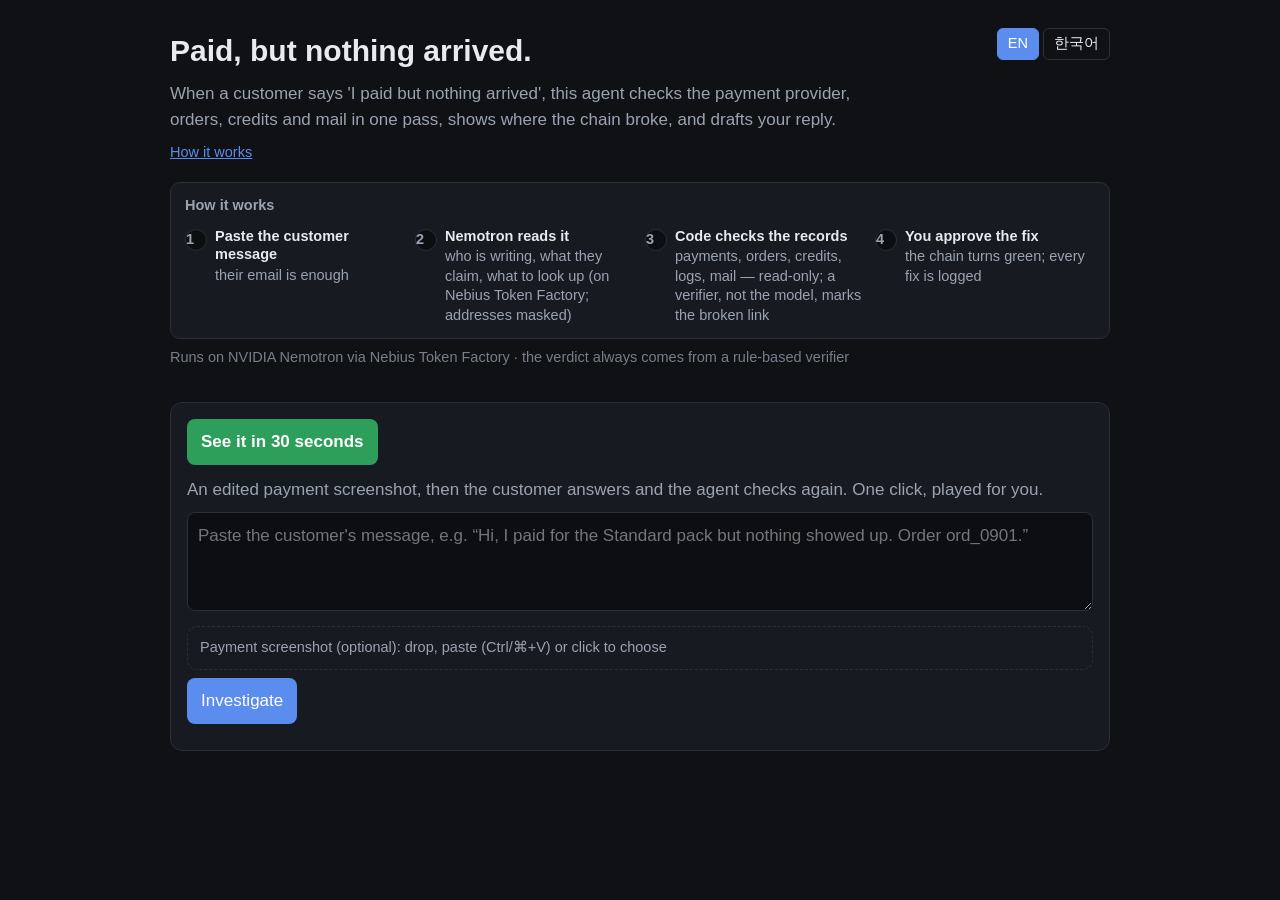
==== app/index.html @ 0066c0db "Plain-language lookup labels; keep build/ out of the Cloud Build upload Co-Authored-By: Claude Opus " ====
<!doctype html>
<html lang="en"><head><meta charset="utf-8"><meta name="viewport" content="width=device-width,initial-scale=1">
<title>Paid, but nothing arrived</title>
<style>
:root{--bg:#0f1115;--card:#171a21;--line:#2a2f3a;--txt:#e8eaf0;--mut:#9aa3b2;--ok:#2ecc71;--bad:#ff4d4f;--grey:#4b5260;--acc:#5b8def}
*{box-sizing:border-box}html,body{margin:0;max-width:100vw;overflow-x:hidden;background:var(--bg);color:var(--txt);font:15px/1.5 -apple-system,BlinkMacSystemFont,Segoe UI,sans-serif}
header{padding:28px 20px 10px;max-width:980px;margin:auto}h1{font-size:26px;margin:0 0 8px}
header .top{display:flex;align-items:flex-start;justify-content:space-between;gap:12px;flex-wrap:wrap}
header .sub{color:var(--mut);margin:0 0 6px;max-width:42em}header .sponsors{color:var(--mut);font-size:12px;margin:0;opacity:.75}
.lang{display:flex;gap:4px;flex-shrink:0}
.lang button{padding:4px 10px;font-size:12px;border-radius:6px}.lang button.on{background:var(--acc);border-color:var(--acc);color:#fff}
main{max-width:980px;margin:auto;padding:10px 20px 60px;width:100%}
.card{background:var(--card);border:1px solid var(--line);border-radius:12px;padding:16px;margin-top:14px;max-width:100%}
textarea{width:100%;min-height:72px;background:#0c0e12;color:var(--txt);border:1px solid var(--line);border-radius:8px;padding:10px;font:inherit;resize:vertical}
button{background:var(--acc);color:#fff;border:0;border-radius:8px;padding:10px 14px;font:inherit;cursor:pointer}button:disabled{opacity:.55;cursor:not-allowed}
button.ghost{background:transparent;border:1px solid var(--line);color:var(--txt)}
.samples{margin-top:10px}.samples .label{display:block;color:var(--mut);font-size:13px;margin-bottom:4px}
.samples button{margin:4px 6px 0 0;font-size:13px;text-align:left;max-width:100%;white-space:normal}
.hint{color:var(--mut);font-size:13px;margin-top:8px}
.chain{display:grid;grid-template-columns:repeat(5,1fr);gap:8px;margin-top:10px}@media(max-width:640px){.chain{grid-template-columns:repeat(2,1fr)}}
.link{border-radius:10px;padding:10px;border:2px solid var(--grey);cursor:pointer;min-height:92px}.link:focus{outline:2px solid var(--acc);outline-offset:2px}
.link small{display:block;color:var(--mut);font-size:12px;margin-top:4px}
.green{border-color:var(--ok);background:rgba(46,204,113,.08)}.red{border-color:var(--bad);background:rgba(255,77,79,.12);animation:pulse 1.2s ease-in-out 3}.grey{opacity:.6}
@keyframes pulse{0%,100%{box-shadow:0 0 0 0 rgba(255,77,79,.5)}50%{box-shadow:0 0 0 8px rgba(255,77,79,0)}}
@keyframes flashRow{0%,100%{background:transparent}20%,80%{background:rgba(91,141,239,.35)}}
.flash{animation:flashRow 1.5s ease}
h2{font-size:18px;margin:0 0 6px}.headline{font-size:22px;font-weight:600}.sql summary{cursor:pointer;color:var(--acc);font-size:12px;margin-top:4px}.sql pre,.sqlbox{white-space:pre-wrap;font:12px/1.45 ui-monospace,Menlo,monospace;background:#0b0e13;border:1px solid var(--line,#2a303b);border-radius:8px;padding:8px 10px;margin:6px 0;color:#cfd6e2}.claims{margin:0;padding-left:0;list-style:none}.claims li{margin:4px 0}.ok-mark{color:var(--green,#3fb97d);font-weight:700}.warnline{margin-top:6px;font-size:13px;color:#f3c969;background:rgba(243,201,105,.08);border:1px solid rgba(243,201,105,.35);border-radius:6px;padding:4px 8px}.mut{color:var(--mut)}
pre{background:#0c0e12;border:1px solid var(--line);border-radius:8px;padding:10px;font-size:12.5px;white-space:pre-wrap;overflow-wrap:anywhere;word-break:break-word;max-width:100%;margin:0}
.prose{white-space:pre-wrap;overflow-wrap:anywhere;word-break:break-word;margin:0;font:inherit;line-height:1.5}
.two{display:grid;grid-template-columns:1fr 1fr;gap:14px}@media(max-width:720px){.two{grid-template-columns:1fr}}
ul{margin:6px 0;padding-left:18px}.tag{display:inline-block;font-size:12px;border:1px solid var(--line);border-radius:999px;padding:1px 8px;color:var(--mut);margin-left:6px;vertical-align:middle}
.tag.ok{color:var(--ok);border-color:var(--ok)}.tag.warn{color:var(--bad);border-color:var(--bad)}
.rows{overflow-x:auto;-webkit-overflow-scrolling:touch}.rows table{width:100%;border-collapse:collapse;font-size:12.5px;table-layout:fixed}
.rows td,.rows th{border-bottom:1px solid var(--line);padding:4px 6px;text-align:left;vertical-align:top;overflow-wrap:anywhere;word-break:break-word}
.cited{background:rgba(255,77,79,.12)}
a.cite{color:var(--acc);text-decoration:underline;cursor:pointer}
details{margin-top:14px}details>summary{cursor:pointer;font-size:18px;font-weight:600;list-style:revert}
.timeline{list-style:none;padding:0;margin:8px 0 0}.timeline li{border-left:2px solid var(--line);padding:0 0 14px 14px;margin-left:6px;position:relative}
.timeline li::before{content:"";position:absolute;left:-5px;top:6px;width:8px;height:8px;border-radius:50%;background:var(--acc)}
.timeline li:last-child{padding-bottom:0}.timeline .tool{font-family:ui-monospace,SFMono-Regular,Menlo,monospace;font-size:12.5px;color:var(--mut)}
.card-head{display:flex;align-items:center;justify-content:space-between;gap:8px;flex-wrap:wrap;margin-bottom:8px}
.card-head h2{margin:0}
.how-link{display:inline-block;margin:4px 0 8px;padding:0;font-size:12px;background:none;border:0;color:var(--acc);cursor:pointer;text-decoration:underline}
.how{margin:10px 0 8px;padding:12px 14px;background:var(--card);border:1px solid var(--line);border-radius:10px}
.how-label{font-size:12px;color:var(--mut);margin:0 0 10px;font-weight:600}
.how-steps{display:grid;grid-template-columns:repeat(4,1fr);gap:10px}@media(max-width:700px){.how-steps{grid-template-columns:repeat(2,1fr)}}
.how-step{display:flex;gap:8px;align-items:flex-start;min-width:0}
.how-n{flex-shrink:0;width:22px;height:22px;border-radius:50%;border:1px solid var(--line);display:flex;align-items:center;justify-content:center;font-size:12px;font-weight:600;color:var(--acc);background:#0c0e12;line-height:1}
.how-step b{display:block;font-size:13px;font-weight:600;line-height:1.3}
.how-step span{display:block;font-size:12px;color:var(--mut);margin-top:2px;line-height:1.35}
.fix-card{border-color:var(--ok)}.fix-meta{font-size:13px;color:var(--mut);margin:4px 0}.fix-chains{display:grid;grid-template-columns:1fr 1fr;gap:12px;margin-top:10px}@media(max-width:720px){.fix-chains{grid-template-columns:1fr}}
.fix-chains .panel{border-radius:10px;padding:10px;border:2px solid var(--line)}.fix-chains .panel.before{border-color:var(--bad);background:rgba(255,77,79,.08)}.fix-chains .panel.after{border-color:var(--ok);background:rgba(46,204,113,.08)}
.fix-chains .panel h3{font-size:13px;margin:0 0 8px;color:var(--mut)}.fix-chains .mini{display:grid;grid-template-columns:repeat(5,1fr);gap:4px}@media(max-width:640px){.fix-chains .mini{grid-template-columns:repeat(2,1fr)}}
.calls td,.calls th{font-size:12.5px;padding:3px 8px 3px 0;text-align:left;vertical-align:top}.calls{border-collapse:collapse}.banner{border-color:var(--acc);background:rgba(91,141,239,.08)}.res-match{color:var(--ok);font-weight:600}.res-differs{color:var(--bad);font-weight:600}.res-unchecked{color:var(--mut)}.masked{font:12.5px/1.5 ui-monospace,Menlo,monospace;white-space:pre-wrap;background:#0c0e12;border:1px solid var(--line);border-radius:8px;padding:8px 10px;margin:6px 0}.drop{color:#f3c969;font-size:12.5px}.fake{color:#f3c969;font-weight:700}
.drop-zone{margin-top:8px;border:1.5px dashed var(--line);border-radius:10px;padding:10px 12px;display:flex;gap:12px;align-items:center;flex-wrap:wrap;color:var(--mut);font-size:13px;cursor:pointer}
.drop-zone.over{border-color:var(--acc);background:rgba(91,141,239,.08)}.drop-zone img{max-height:84px;border-radius:6px;border:1px solid var(--line)}
.drop-zone .x{background:transparent;border:1px solid var(--line);color:var(--txt);padding:2px 8px;font-size:12px}
.proof{display:grid;grid-template-columns:minmax(200px,320px) 1fr;gap:16px;align-items:start}@media(max-width:720px){.proof{grid-template-columns:1fr}}
.shot{position:relative;display:inline-block;max-width:100%}.shot img{display:block;max-width:100%;max-height:560px;border-radius:8px;border:1px solid var(--line)}
.hl{position:absolute;border:2px solid #9aa3b2;border-radius:4px;opacity:0;animation:hlIn .5s ease forwards}.hl.amount{border-color:#f3c969;background:rgba(243,201,105,.18);border-width:3px}
.hl.time{border-color:#5b8def;background:rgba(91,141,239,.16);border-width:3px}.hl.card_last4{border-color:#c78bff}.hl.other{border-style:dashed;opacity:.0}
@keyframes hlIn{to{opacity:1}}.hl.other{animation:hlInDim .5s ease forwards}@keyframes hlInDim{to{opacity:.45}}
.verdict{font-size:22px;font-weight:700;margin:0 0 6px}.verdict.bad{color:var(--bad)}.verdict.ok{color:var(--ok)}.verdict.warn{color:#f3c969}
.legend span{display:inline-block;margin-right:10px;font-size:12px}.legend i{display:inline-block;width:10px;height:10px;border-radius:2px;margin-right:4px;vertical-align:middle}
.fix-chains .mini .link{min-height:64px;padding:6px;font-size:12px;cursor:default}.reply-note{font-size:12px;color:var(--mut);margin:0 0 6px}
/* readability (2026-10-29): larger base text and no text under 14px, also on phones */
html,body{font-size:17px}h1{font-size:30px}h2{font-size:20px}.headline{font-size:24px}.verdict{font-size:24px}
.hint,.samples .label,.samples button,.link small,.how-step span,.how-step b,.fix-meta,.reply-note,.legend span,.drop-zone,.tag,
header .sponsors,.lang button,.how-link,.how-label,.fix-chains .panel h3,.sql summary,#receipt-line{font-size:14.5px!important}
.rows table,.calls td,.calls th,pre,.sql pre,.sqlbox,.masked,.timeline .tool,.fix-chains .mini .link{font-size:14px!important}
.link{min-height:104px}.link b,.link strong{font-size:16px}
[style*="font-size:12px"],[style*="font-size:12.5px"],[style*="font-size:13px"]{font-size:14px!important}
.turn2{border-color:var(--acc);background:rgba(91,141,239,.08)}.turn2 .said{font-size:18px;margin:6px 0}.follow{border-style:dashed}.tour{display:flex;gap:12px;align-items:center;flex-wrap:wrap;margin-bottom:10px}#tour-btn{background:#2e9e5b;font-weight:700}
@media(max-width:640px){html,body{font-size:16px}h1{font-size:24px}.headline,.verdict{font-size:20px}main,header{padding-left:14px;padding-right:14px}}
</style></head><body>
<header>
  <div class="top"><h1 id="title"></h1><div class="lang" id="lang"></div></div>
  <p class="sub" id="subtitle"></p>
  <button type="button" class="how-link" id="how-link" hidden></button>
  <div class="how" id="how"></div>
  <p class="sponsors" id="sponsors"></p>
</header>
<main>
<div class="card">
  <div class="tour"><button type="button" id="tour-btn"></button><span class="mut" id="tour-note"></span></div>
  <textarea id="msg" rows="3"></textarea>
  <label class="drop-zone" id="drop"><input type="file" id="photo" accept="image/png,image/jpeg,image/webp" hidden><span id="drop-text"></span><img id="photo-prev" alt="" hidden><button type="button" class="x" id="photo-x" hidden>×</button></label>
  <div style="margin-top:8px;display:flex;gap:8px;flex-wrap:wrap;align-items:center"><button id="go"></button><span class="mut" id="status"></span></div>
  <div id="receipt-line" class="mut" style="font-size:12px;margin-top:4px" hidden></div>
  <div id="empty-hint" class="hint" hidden></div>
  <div class="samples" id="samples"></div>
  <div class="samples" id="photo-samples"></div>
</div>
<div id="out"></div>
</main>
<script>
const $=s=>document.querySelector(s);
const esc=v=>String(v??'').replace(/[&<>"']/g,c=>'&#'+c.charCodeAt(0)+';');
const slug=ref=>String(ref??'').toLowerCase().replace(/[^a-z0-9]+/g,'-').replace(/^-+|-+$/g,'');

const CHAIN_LABEL_KO={
  'Card authorized':'카드 승인',
  'Payment provider: paid':'결제대행사: 결제 완료',
  'Order confirmed':'주문 확정',
  'Credits granted':'크레딧 지급',
  'Mail delivered':'메일 발송',
};
const HEADLINE_KO={
  'No order found for this customer.':'이 고객의 주문을 찾지 못했습니다.',
  'Nothing is broken. You were never charged.':'끊긴 곳 없음. 결제가 되지 않았습니다.',
  'Paid, but the order was never confirmed.':'결제는 됐지만 주문이 확정되지 않았습니다.',
  'Paid, but the credits went to a different account.':'결제는 됐지만 크레딧이 다른 계정으로 갔습니다.',
  'Paid and confirmed, but credits were never granted.':'결제·확정됐지만 크레딧이 지급되지 않았습니다.',
  'The customer received the credits twice.':'고객에게 크레딧이 두 번 지급됐습니다.',
  'Everything went through. The credits are in the account.':'모두 정상입니다. 크레딧이 계정에 있습니다.',
  'Credits were granted, but the customer was never told.':'크레딧은 지급됐지만 고객에게 안내되지 않았습니다.',
};
const TOOL_KO={
  find_orders:'주문 찾기',
  find_payments:'결제 기록 찾기',
  order_for_payment:'결제의 주문 찾기',
  order_journey:'전체 기록 보기',
  related_orders:'같은 고객 다른 주문',
};

const I18N={
  en:{
    title:'Paid, but nothing arrived.',
    subtitle:"When a customer says 'I paid but nothing arrived', this agent checks the payment provider, orders, credits and mail in one pass, shows where the chain broke, and drafts your reply.",
    sponsors:'Runs on NVIDIA Nemotron via Nebius Token Factory · the verdict always comes from a rule-based verifier',
    placeholder:'Paste the customer\'s message, e.g. “Hi, I paid for the Standard pack but nothing showed up. Order ord_0901.”',
    go:'Investigate',
    examples:'Try an example message',
    emptyHint:'Paste a customer message (include their email or order number), or pick an example below.',
    investigating:'Investigating…',
    errNetwork:'Could not reach the server. Check that the app is running, then try again.',
    errHttp:'Something went wrong talking to the server. Refresh the page and try again.',
    noOrderHint:"Paste the customer's message including their email or order number.",
    reply:'Reply to the customer',
    copy:'Copy',
    copied:'Copied',
    fix:'What to fix',
    needsApproval:'needs your approval',
    noFixNeeded:'No fix needed',
    investigation:'How the agent found it',
    namedOrder:'Named order',
    chain:'Money chain',
    why:'Why',
    verified:'Verified',
    unverified:'Not verified',
    evidence:'Evidence: raw rows',
    trace:'Trace',
    citationOk:'Citation check: passed. Every cited row came from the query, and every amount, record id, email domain and status in each sentence matches the rows it cites.',
    checkedFacts:f=>'found in the cited rows: '+f.join(', '),
    citationFail:'Citation check: failed → verifier text used',
    citationSkip:'Citation check: model step skipped (no model reachable)',
    resetDemo:'Reset the demo data (puts the bugs back so you can try again)',
    sqlSent:'SQL sent',
    auditLog:'Audit log ↗',
    allSql:src=>`Every statement sent through the SQL door (${src}), in order:`,
    refused:'refused (not this sender\'s record)',
    oneQuery:(src,n)=>`Every row below came from this one query — ${src} — ${n} joined row(s), split back into the five tables:`,
    knownPattern:'The cause shown is the usual one for this kind of break (from our incident notes); the cited rows show the symptoms.',
    resetDone:'Demo data reset. Click a case to start again.',
    evidenceBtn:'Dispute evidence bundle',
    ms:'ms',
    answeredBy:m=>'Models used: '+m,
    templateExplain:'Explanation: template (no model connected)',
    failedExplain:'Explanation: verifier text (model call failed twice)',
    unreachableExplain:'Explanation: verifier text (no model reachable)',
    limitedExplain:w=>'No live model run ('+w+'); the verifier answered on its own',
    intakeTitle:'What Nemotron read in the message',
    intakeSaw:'What the model was sent (addresses replaced, card digits removed):',
    sender:'Sender',otherPeople:'Other people in the message',orderNos:'Order numbers',foreignNos:'Asked for on someone else\'s behalf (not read)',amountSaid:'Amount they say they paid',paidWhen:'When',pack:'Pack',complaint:'What went wrong (their words)',wants:'What they want',
    dropped:'Removed because the message does not say it:',
    planTitle:'Lookup plan (run read-only, scoped to the sender)',
    intakeFailed:e=>'The model could not read the message ('+e+'); the rules-only lookup was used.',
    claimsTitle:'What the customer says vs your records',
    claimH:['Claim','They say','Your records','Result'],
    res:{match:'matches',differs:'differs',unchecked:'not checkable'},
    callsTitle:'Model calls',
    callsH:['Step','Model','Provider','Time','Tokens in / out','Cost (USD)'],
    roles:{vision:'read the screenshot',intake:'read message + plan',escalate:'re-read (reader unsure)',explain:'explain + reply draft',reply:'reply draft',followup:'read the customer\'s answer',loop:'pick next lookup'},
    dropText:'Payment screenshot (optional): drop, paste (Ctrl/⌘+V) or click to choose',
    photoExamples:'Or try a customer\'s screenshot',
    tourBtn:'See it in 30 seconds',
    tourNote:'An edited payment screenshot, then the customer answers and the agent checks again. One click, played for you.',
    followTitle:'The customer answers',
    followHint:'Paste the customer\'s answer to your reply (and a new screenshot if they sent one). The agent reads it, checks the ledger again and rewrites the reply.',
    followPh:'e.g. Sorry, it was the 19th, not the 20th. I took the screenshot in another app.',
    followBtn:'Check again with this answer',
    followBusy:'Reading the answer and checking the ledger again…',
    turn2:'Turn 2: the customer answered',
    customerSaid:'Customer',
    readInAnswer:(m)=>'What '+m+' read in the answer',
    fromAnswer:'now looked for',
    verdictWas:'Before',verdictNow:'Now',
    replyBefore:'Your first reply',replyNow:'Rewritten reply',
    proofTitle:'What the photo says vs what the ledger says',
    proofH:['','Photo','Ledger (payment provider)',''],
    readBy:(rd,m)=>`Read by ${rd}${m?' · '+m:''}`,
    legend:{amount:'amount read',time:'time read',card_last4:'card',other:'other numbers (not used)'},
    boxesFrom:s=>`Boxes: ${s}.`,
    ignored:'Numbers the reader did not take as the payment',
    sentNote:(r,red)=>`Sent to the model: ${r}${red&&red.length?' ('+red.length+' line(s) blurred)':''}.`,
    recordsTitle:'This customer\'s records',
    followHead:{ledger_match:'The payment the customer now describes is in the ledger.',no_matching_payment:'Still no payment like this in the ledger.',not_paid:'The payment was not completed.',unread:'Still not enough to check.'},
    proofHead:{ledger_match:'The payment on the screenshot is in the ledger.',no_matching_payment:'No payment like this in the ledger: same amount, but not at that time.',not_paid:'The screenshot itself shows the payment was not completed.',unread:'The screenshot could not be read well enough to check.'},
    ledgerWins:'The ledger decides, not the photo.',
    cost:'Cost',total:'Total',escalated:(why,used)=>`Escalated to the bigger model: ${why} (answer used: ${used}).`,
    readingPhoto:'Reading the screenshot…',
    recorded:(when,prov)=>`Recorded live run on ${prov}, ${when}. Same code; shown instantly so you don\'t wait.`,
    runLive:'Run it live now',
    sandbox:m=>`Your changes (Approve, Reset) affect only your own copy of the synthetic data and are cleared after ${m} minutes idle.`,
    fakeNote:'DRY RUN: a scripted stand-in, not a model. Nothing here was written by Nemotron.',
    planned:'planned by the model',
    rulesDiff:(h)=>`Without the model reading the message, the rules-only lookup would have answered: “${h}”`,
    rulesSame:'The rules-only lookup reaches the same order here; the model adds the claims and the plan.',
    recheckExplain:'Re-checked by the verifier after your fix',
    dataZetaris:'Data: Zetaris',
    dataLocal:'Data: synthetic shop records',
    approveFix:'Approve fix',
    approving:'Applying fix…',
    routedBy:(model,rid)=>'Routed by Meterless Nightshift → '+model+' · receipt '+rid,
    modelLabel:'model',
    howTitle:'How it works',
    how1:'Paste the customer message',
    how1d:'their email is enough',
    how2:'Nemotron reads it',
    how2d:'who is writing, what they claim, what to look up (on Nebius Token Factory; addresses masked)',
    how3:'Code checks the records',
    how3d:'payments, orders, credits, logs, mail — read-only; a verifier, not the model, marks the broken link',
    how4:'You approve the fix',
    how4d:'the chain turns green; every fix is logged',
    fixedByYou:'Fixed by you',
    sendAfterFix:'Send this after the fix:',
    sendAfterApprove:'Send this only after you approve the fix below.',
    replyTemplate:w=>`Standard reply: the model’s draft was not used (${w}).`,
    before:'Before',
    after:'After',
    actionId:'Action',
    confirmAddress:'The customer must confirm the address they paid with. Did they confirm?',
    ignoredOrder:o=>`${o} in the message belongs to another customer, so it was not read.`,
    senderUnverified:'No sender address in the message. Check that this order\'s email is the person who wrote to you before you send the reply.',
  },
  ko:{
    title:'결제했는데 아무것도 안 왔어요.',
    subtitle:"고객이 '결제했는데 아무것도 안 왔어요'라고 하면, 결제·주문·크레딧·메일을 한 번에 살펴 어디에서 끊겼는지 보여 주고 답장 초안까지 만듭니다.",
    sponsors:'Nebius Token Factory의 NVIDIA Nemotron으로 동작 · 판정은 언제나 규칙 기반 검증기가 합니다',
    placeholder:'고객 메시지를 붙여 넣으세요. 예: “스탠다드 팩 결제했는데 아무것도 안 보여요. 주문번호 ord_0901.”',
    go:'조사하기',
    examples:'예시 메시지 써보기',
    emptyHint:'고객 메시지(이메일 또는 주문번호 포함)를 붙여 넣거나, 아래 예시를 고르세요.',
    investigating:'조사 중…',
    errNetwork:'서버에 연결하지 못했습니다. 앱이 실행 중인지 확인한 뒤 다시 시도하세요.',
    errHttp:'서버와 통신 중 문제가 생겼습니다. 페이지를 새로고침한 뒤 다시 시도하세요.',
    noOrderHint:'고객 메시지에 이메일이나 주문번호를 포함해 붙여 넣으세요.',
    reply:'고객에게 보낼 답장',
    copy:'복사',
    copied:'복사됨',
    fix:'고칠 것',
    needsApproval:'승인 필요',
    noFixNeeded:'수정 불필요',
    investigation:'에이전트가 찾은 과정',
    namedOrder:'지정한 주문',
    chain:'결제 연결고리',
    why:'이유',
    verified:'확인됨',
    unverified:'확인되지 않음',
    evidence:'근거: 원본 행',
    trace:'추적',
    citationOk:'인용 검사: 통과 — 인용한 행은 모두 쿼리가 돌려준 행이고, 문장마다 적힌 금액·기록 번호·메일 도메인·상태가 그 문장이 인용한 행과 일치합니다.',
    checkedFacts:f=>'인용한 행에서 확인: '+f.join(', '),
    citationFail:'인용 검사: 실패 → 검증기 문구 사용',
    citationSkip:'인용 검사: 모델 단계 생략(연결된 모델 없음)',
    resetDemo:'데모 데이터 되돌리기(오류를 다시 넣어 처음부터 해 볼 수 있음)',
    sqlSent:'보낸 SQL',
    auditLog:'수정 기록 ↗',
    allSql:src=>`SQL 창구로 보낸 모든 문장(${src}), 순서대로:`,
    refused:'거부됨(이 고객의 기록이 아님)',
    oneQuery:(src,n)=>`아래 행은 모두 이 쿼리 하나로 가져왔습니다 — ${src} — 합쳐진 ${n}행을 다섯 표로 다시 나눔:`,
    knownPattern:'이 원인 설명은 이런 끊김의 알려진 유형(저희 사고 기록)입니다. 근거 행은 그 증상을 보여 줍니다.',
    resetDone:'데모 데이터를 되돌렸습니다. 사례를 눌러 다시 시작하세요.',
    evidenceBtn:'분쟁용 근거 묶음',
    ms:'ms',
    answeredBy:m=>'사용한 모델: '+m,
    templateExplain:'설명: 템플릿(연결된 모델 없음)',
    failedExplain:'설명: 검증기 문장(모델 호출 두 번 실패)',
    unreachableExplain:'설명: 검증기 문장(연결된 모델 없음)',
    limitedExplain:w=>'실시간 모델 실행 없음('+w+') — 검증기만으로 답했습니다',
    intakeTitle:'Nemotron이 메시지에서 읽은 것',
    intakeSaw:'모델에 보낸 글(주소는 바꾸고 카드 번호는 지움):',
    sender:'보낸 사람',otherPeople:'메시지 속 다른 사람',orderNos:'주문번호',foreignNos:'다른 사람 것을 보여 달라고 한 번호(읽지 않음)',amountSaid:'고객이 말한 결제 금액',paidWhen:'언제',pack:'상품',complaint:'무엇이 잘못됐다고 하는지',wants:'원하는 것',
    dropped:'메시지에 없는 내용이라 뺀 것:',
    planTitle:'조회 계획(읽기 전용, 보낸 사람 범위 안에서 실행)',
    intakeFailed:e=>'모델이 메시지를 읽지 못했습니다('+e+'). 규칙만으로 찾았습니다.',
    claimsTitle:'고객이 말한 것과 기록 비교',
    claimH:['항목','고객 말','기록','결과'],
    res:{match:'일치',differs:'다름',unchecked:'확인 불가'},
    callsTitle:'모델 호출',
    callsH:['단계','모델','제공처','시간','토큰 입력 / 출력','비용(USD)'],
    roles:{vision:'캡처 읽기',intake:'메시지 읽기 + 계획',escalate:'다시 읽기(판단 불확실)',explain:'설명 + 답장 초안',reply:'답장 초안',followup:'손님 대답 읽기',loop:'다음 조회 고르기'},
    dropText:'결제 캡처(선택): 끌어 놓기, 붙여넣기(Ctrl/⌘+V), 또는 눌러서 고르기',
    photoExamples:'또는 고객이 보낸 캡처로 해 보기',
    tourBtn:'30초 만에 보기',
    tourNote:'날짜를 고친 결제 캡처 → 손님의 대답 → 다시 확인. 자동으로 이어서 보여 줍니다.',
    followTitle:'손님의 답장',
    followHint:'보낸 답장에 손님이 한 대답을 붙여 넣으세요(새 캡처가 있으면 함께). 에이전트가 읽고 장부를 다시 확인한 뒤 답장을 고칩니다.',
    followPh:'예: 죄송해요, 20일이 아니라 19일이었어요. 캡처는 다른 앱에서 했어요.',
    followBtn:'이 대답으로 다시 확인',
    followBusy:'대답을 읽고 장부를 다시 확인하는 중…',
    turn2:'두 번째 턴: 손님이 답했습니다',
    customerSaid:'손님',
    readInAnswer:(m)=>m+'가 대답에서 읽은 것',
    fromAnswer:'이제 찾는 값',
    verdictWas:'이전',verdictNow:'지금',
    replyBefore:'처음 답장',replyNow:'고친 답장',
    proofTitle:'사진이 말하는 것 vs 장부가 말하는 것',
    proofH:['','사진','장부(결제대행사)',''],
    readBy:(rd,m)=>`읽은 쪽: ${rd}${m?' · '+m:''}`,
    legend:{amount:'읽은 금액',time:'읽은 시각',card_last4:'카드',other:'쓰지 않은 숫자'},
    boxesFrom:s=>`표시 상자: ${s}.`,
    ignored:'결제로 보지 않은 숫자',
    sentNote:(r,red)=>`모델에 보낸 사진: ${r}${red&&red.length?' ('+red.length+'줄 흐림 처리)':''}.`,
    recordsTitle:'이 고객의 기록',
    followHead:{ledger_match:'손님이 다시 말한 결제가 장부에 있습니다.',no_matching_payment:'여전히 장부에 그런 결제가 없습니다.',not_paid:'결제가 끝나지 않았습니다.',unread:'아직 확인할 만큼 정보가 없습니다.'},
    proofHead:{ledger_match:'캡처의 결제가 장부에 있습니다.',no_matching_payment:'장부에 이런 결제가 없습니다: 금액은 같지만 그 시각이 아닙니다.',not_paid:'캡처 자체가 결제 미완료를 보여 줍니다.',unread:'캡처를 확인할 만큼 읽지 못했습니다.'},
    ledgerWins:'판정은 사진이 아니라 장부가 합니다.',
    cost:'비용',total:'합계',escalated:(why,used)=>`큰 모델로 다시 읽음: ${why} (쓴 답: ${used}).`,
    readingPhoto:'캡처 읽는 중…',
    recorded:(when,prov)=>`${prov}에서 실제로 돌린 결과를 녹화해 둔 것(${when}). 코드는 같고, 기다리지 않도록 바로 보여 줍니다.`,
    runLive:'지금 실시간으로 돌리기',
    sandbox:m=>`승인·되돌리기는 내 사본(합성 데이터)에만 적용되고, ${m}분 동안 쓰지 않으면 지워집니다.`,
    fakeNote:'시험 실행: 대본으로 만든 가짜 응답이며 모델이 쓴 것이 아닙니다.',
    planned:'모델이 세운 계획',
    rulesDiff:(h)=>`모델이 메시지를 읽지 않았다면, 규칙만으로는 이렇게 답했을 것입니다: “${h}”`,
    rulesSame:'여기서는 규칙만으로도 같은 주문에 닿습니다. 모델은 주장과 조회 계획을 더합니다.',
    recheckExplain:'수정 후 검증기가 다시 확인함',
    dataZetaris:'데이터: Zetaris',
    dataLocal:'데이터: 가상 가게 기록',
    approveFix:'수정 승인',
    approving:'수정 적용 중…',
    routedBy:(model,rid)=>'Meterless Nightshift 경유 → '+model+' · receipt '+rid,
    modelLabel:'모델',
    howTitle:'작동 방식',
    how1:'고객 메시지를 붙여 넣기',
    how1d:'이메일만 있어도 됩니다',
    how2:'Nemotron이 읽습니다',
    how2d:'누가 썼는지, 무엇을 주장하는지, 무엇을 조회할지 (Nebius Token Factory, 주소는 가림)',
    how3:'코드가 기록을 확인합니다',
    how3d:'결제·주문·크레딧·로그·메일 읽기 전용 — 끊긴 곳은 모델이 아니라 검증기가 정합니다',
    how4:'수정은 당신이 승인합니다',
    how4d:'연결고리가 초록으로 바뀌고, 모든 수정은 기록됩니다',
    fixedByYou:'직접 수정함',
    sendAfterFix:'수정 후 보낼 답장:',
    sendAfterApprove:'아래 수정을 승인한 뒤에만 보내세요.',
    replyTemplate:w=>`기본 답장: 모델이 쓴 답장은 쓰지 않았습니다(${w}).`,
    before:'이전',
    after:'이후',
    actionId:'액션',
    confirmAddress:'고객이 결제한 이메일 주소가 맞다고 확인해 주셨나요?',
    ignoredOrder:o=>`메시지의 ${o}는 다른 고객의 주문이라 읽지 않았습니다.`,
    senderUnverified:'메시지에 보낸 사람 주소가 없습니다. 답장을 보내기 전에 이 주문의 이메일이 문의한 사람과 같은지 확인하세요.',
  }
};

const EXAMPLES={
  1:{label:'I paid but my credits never came — ord_0901',send:'I paid but my credits never came. Order ord_0901. hana.lee901@example.com'},
  2:{label:'I paid but the order never confirmed — ord_0902',send:'I paid but the order never confirmed. Order ord_0902. jun.park902@example.com'},
  3:{label:'I was granted the same credits twice — ord_0903',send:'I was granted the same credits twice. Order ord_0903. sora.kim903@example.com'},
  4:{label:'Credits arrived but I never got an email — ord_0904',send:'Credits arrived but I never got an email. Order ord_0904. noah.chen904@example.com'},
  5:{label:'I thought I paid but nothing showed up — ord_0905',send:'I thought I paid but nothing showed up. Order ord_0905. emma.song905@example.com'},
  6:{label:'Two addresses: “my wife\'s is k.smith@…, I paid with liam.patel906@…”',send:'Hi, my wife\'s email is k.smith@example.org and she set up the account, but I paid 24,900 won with liam.patel906@example.com yesterday and the credits never came.'},
};

let lang='en', firstTurn=null, lastResult=null, lastFix=null, casesCache=[], cfg={}, lastCase=null, photo=null, photoExample=null, photoExamples=[];
let howOpen=true, howSeenResult=false;

function t(){return I18N[lang]||I18N.en;}
function loadLang(){
  try{const s=localStorage.getItem('ui-lang');if(s==='en'||s==='ko')lang=s;}catch(_){}
}
function saveLang(){
  try{localStorage.setItem('ui-lang',lang);}catch(_){}
}

function rowsLabel(n){
  const c=Number(n);
  if(lang==='ko')return c+'행';
  return c===1?'1 row':c+' rows';
}

function trLabel(label){
  if(lang!=='ko')return label;
  return CHAIN_LABEL_KO[label]||label;
}
function trHeadline(h){
  if(lang!=='ko')return h;
  return HEADLINE_KO[h]||h;
}
const TOOL_EN={find_orders:'Orders by',find_payments:'Payments made by',order_for_payment:'Order behind payment',related_orders:'Other orders by',order_journey:'Full history of order'};
function trTool(name){
  if(!name)return name;
  return (lang==='ko'?TOOL_KO:TOOL_EN)[name]||name;
}
function trArgs(a){   // {"email":"EMAIL_2"} -> EMAIL_2 ; {"payment_id":"FROM_PAYMENTS"} -> the payment found above
  if(a==null)return'';if(typeof a==='string')return a;
  const v=Object.values(a).map(x=>({FROM_PAYMENTS:lang==='ko'?'위에서 찾은 결제':'the payment found above',BEST_ORDER:lang==='ko'?'찾은 주문':'the order found'}[x]||x));
  return v.join(', ');
}

function dedupeCitations(text){
  return String(text??'').replace(/(\[[a-z_]+:[^\]]+\])(?:\s*\1)+/gi,'$1');
}

function renderHow(){
  const i=t();
  const steps=[[i.how1,i.how1d],[i.how2,i.how2d],[i.how3,i.how3d],[i.how4,i.how4d]];
  $('#how').innerHTML=`<p class="how-label">${esc(i.howTitle)}</p><div class="how-steps">${steps.map(([t,d],n)=>`<div class="how-step"><span class="how-n">${esc(n+1)}</span><div><b>${esc(t)}</b><span>${esc(d)}</span></div></div>`).join('')}</div>`;
  const link=$('#how-link');
  link.textContent=i.howTitle;
  $('#how').hidden=!howOpen;
  link.hidden=!howSeenResult;
}

function hideHowAfterResult(){
  if(howSeenResult)return;
  howSeenResult=true;
  howOpen=false;
  renderHow();
}

function applyChrome(){
  const i=t();
  document.documentElement.lang=lang==='ko'?'ko':'en';
  document.title=i.title.replace(/\.$/,'');
  $('#title').textContent=i.title;
  $('#subtitle').textContent=i.subtitle;
  $('#sponsors').textContent=i.sponsors;
  $('#msg').placeholder=i.placeholder;
  $('#go').textContent=i.go;
  $('#tour-btn').textContent=i.tourBtn;$('#tour-note').textContent=i.tourNote;
  $('#drop-text').textContent=i.dropText;
  $('#lang').innerHTML=`<button type="button" class="ghost${lang==='en'?' on':''}" data-lang="en">EN</button><button type="button" class="ghost${lang==='ko'?' on':''}" data-lang="ko">한국어</button>`;
  document.querySelectorAll('#lang button').forEach(b=>b.onclick=()=>{lang=b.dataset.lang;saveLang();applyChrome();renderSamples();if(lastResult)render(lastResult,{scroll:false});});
  const eh=$('#empty-hint');
  if(eh.dataset.show==='1')eh.textContent=i.emptyHint;
  renderHow();
  renderSamples();
  renderPhotoSamples();
}

// ---- screenshot proof: upload, drop, paste, examples ----
function setPhoto(dataUrl, exampleId){
  photo=dataUrl||null;photoExample=exampleId||null;
  const img=$('#photo-prev'),x=$('#photo-x');
  if(photo){img.src=photo;img.hidden=false;x.hidden=false;}else{img.hidden=true;img.removeAttribute('src');x.hidden=true;$('#photo').value='';}
}
function readFile(file){
  if(!file||!/^image\//.test(file.type))return;
  if(file.size>8*1024*1024){$('#status').textContent='> 8 MB';return;}
  const fr=new FileReader();fr.onload=()=>setPhoto(fr.result,null);fr.readAsDataURL(file);
}
function renderPhotoSamples(){
  const el=$('#photo-samples');if(!el)return;
  if(!photoExamples.length){el.innerHTML='';return;}
  const i=t();
  el.innerHTML=`<span class="label">${esc(i.photoExamples)}</span>`+photoExamples.map(e=>`<button type="button" class="ghost" data-ex="${esc(e.id)}">${esc(lang==='ko'&&e.label_ko?e.label_ko:e.label)}</button>`).join('');
  el.querySelectorAll('button[data-ex]').forEach(b=>b.onclick=async()=>{
    const e=photoExamples.find(x=>x.id===b.dataset.ex);if(!e)return;
    $('#msg').value=e.message||'';
    try{const blob=await (await fetch('/proof-examples/'+e.id+'.jpg')).blob();const fr=new FileReader();fr.onload=()=>{setPhoto(fr.result,e.id);run(false);};fr.readAsDataURL(blob);}catch(_){}
  });
}
async function loadPhotoExamples(){
  try{const r=await fetch('/api/proof/examples');photoExamples=r.ok?await r.json():[];}catch(_){photoExamples=[];}
  renderPhotoSamples();
}
(()=>{
  const dz=$('#drop');
  $('#photo').onchange=e=>readFile(e.target.files[0]);
  $('#photo-x').onclick=e=>{e.preventDefault();e.stopPropagation();setPhoto(null);};
  ['dragenter','dragover'].forEach(k=>dz.addEventListener(k,e=>{e.preventDefault();dz.classList.add('over');}));
  ['dragleave','drop'].forEach(k=>dz.addEventListener(k,e=>{e.preventDefault();dz.classList.remove('over');}));
  dz.addEventListener('drop',e=>readFile(e.dataTransfer.files[0]));
  document.addEventListener('paste',e=>{const it=[...(e.clipboardData||{}).items||[]].find(x=>/^image\//.test(x.type));if(it){e.preventDefault();readFile(it.getAsFile());}});
})();

function statusLine(r){
  const i=t();
  const be=String(r.backend||'');
  const data=be?( /zetaris/i.test(be)?i.dataZetaris:i.dataLocal):'';
  if(!r.ok)return data;
  const parts=[];
  if(r.limited)parts.push(i.limitedExplain(r.limited));
  else if(r.llm==='verifier-only')parts.push(i.recheckExplain);
  else if(r.llm==='failed')parts.push(i.failedExplain);
  else if(r.llm==='unreachable')parts.push(i.unreachableExplain);
  else if(r.llm==='none'||!r.llm)parts.push(i.templateExplain);
  else parts.push(i.answeredBy([...new Set((r.model_calls||[]).filter(c=>c.ok!==false).map(c=>prettyModel(c.model)))].join(', ')||r.llm));
  if(data)parts.push(data);
  if(r.elapsed_ms!=null)parts.push(r.elapsed_ms+' '+i.ms);
  return parts.join(' · ');
}

function showReceipt(r){
  const el=$('#receipt-line');
  if(!el)return;
  const i=t();
  if(!Array.isArray(r.receipts)||!r.receipts.length){el.hidden=true;el.textContent='';return;}
  const last=r.receipts[r.receipts.length-1]||{};
  const model=last.model||last.provider_model||last.requested_model||'';
  const rid=last.receipt_id||'';
  if(!model&&!rid){el.hidden=true;el.textContent='';return;}
  el.hidden=false;
  el.textContent=i.routedBy(model||'—',rid||'—');
}

function goToRef(ref){
  if(!ref)return;
  const details=$('#evidence');
  if(details&&!details.open)details.open=true;
  const el=document.getElementById('row-'+slug(ref));
  if(!el)return;
  el.scrollIntoView({behavior:'smooth',block:'center'});
  el.classList.remove('flash');
  void el.offsetWidth;
  el.classList.add('flash');
  setTimeout(()=>el.classList.remove('flash'),1500);
}

function linkifyExplain(text){
  return esc(dedupeCitations(text)).replace(/\[([a-z_]+:[^\]]+)\]/gi,(_,ref)=>`<a class="cite" href="#row-${esc(slug(ref))}" data-ref="${esc(ref)}">[${esc(ref)}]</a>`);
}

function renderSamples(){
  const i=t();
  if(!casesCache.length){$('#samples').innerHTML='';return;}
  $('#samples').innerHTML=`<span class="label">${esc(i.examples)}</span>`+casesCache.map(c=>{
    const ex=EXAMPLES[c.case]||{label:c.title,send:'order '+String(c.order_id||'')};
    return `<button type="button" class="ghost" data-case="${esc(c.case)}" data-send="${esc(ex.send)}">${esc(ex.label)}</button>`;
  }).join('');
  document.querySelectorAll('#samples button').forEach(b=>b.onclick=()=>{
    $('#msg').value=b.dataset.send;lastCase=+b.dataset.case;$('#empty-hint').hidden=true;$('#empty-hint').dataset.show='';run();
  });
}

async function loadCases(){
  try{
    const res=await fetch('/api/cases');
    if(!res.ok)throw new Error('http');
    casesCache=await res.json();
  }catch(_){casesCache=[];}
  renderSamples();
}

async function run(live){
  const i=t();
  const message=$('#msg').value.trim();
  const ex=lastCase&&EXAMPLES[lastCase];
  const caseNo=(ex&&ex.send===message)?lastCase:null;
  const hint=$('#empty-hint');
  if(photo){return runProof(live);}
  if(!message){
    hint.hidden=false;hint.dataset.show='1';hint.textContent=i.emptyHint;$('#status').textContent='';return;
  }
  hint.hidden=true;hint.dataset.show='';
  $('#status').textContent=i.investigating;
  $('#go').disabled=true;
  lastFix=null;
  try{
    const res=await fetch('/api/investigate',{method:'POST',headers:{'Content-Type':'application/json'},body:JSON.stringify({message,lang,case:caseNo,live:!!live})});
    if(!res.ok){
      lastResult=null;
      hideHowAfterResult();
      $('#out').innerHTML=`<div class="card"><div class="headline">${esc(i.errHttp)}</div><p class="hint">${esc(i.emptyHint)}</p></div>`;
      $('#out').scrollIntoView({behavior:'smooth',block:'start'});
      $('#status').textContent='';
      return;
    }
    const r=await res.json();
    lastResult=r;
    $('#status').textContent=statusLine(r);
    showReceipt(r);
    render(r);
  }catch(_){
    lastResult=null;
    hideHowAfterResult();
    $('#out').innerHTML=`<div class="card"><div class="headline">${esc(i.errNetwork)}</div><p class="hint">${esc(i.emptyHint)}</p></div>`;
    $('#out').scrollIntoView({behavior:'smooth',block:'start'});
    $('#status').textContent='';
  }finally{
    $('#go').disabled=false;
  }
}

async function runProof(live){
  const i=t();
  const message=$('#msg').value.trim();
  $('#empty-hint').hidden=true;
  $('#status').textContent=i.readingPhoto;$('#go').disabled=true;lastFix=null;
  try{
    const body=photoExample?{example:photoExample,message,lang,live:!!live}:{image:photo,message,lang};
    const res=await fetch('/api/proof',{method:'POST',headers:{'Content-Type':'application/json'},body:JSON.stringify(body)});
    if(!res.ok){
      const txt=await res.text();lastResult=null;hideHowAfterResult();
      $('#out').innerHTML=`<div class="card"><div class="headline">${esc(txt.slice(0,200)||i.errHttp)}</div></div>`;$('#status').textContent='';return;
    }
    const r=await res.json();lastResult=r;firstTurn={message,example:photoExample,r};
    $('#status').textContent=statusLine(r);showReceipt(r);render(r);
  }catch(_){
    lastResult=null;hideHowAfterResult();
    $('#out').innerHTML=`<div class="card"><div class="headline">${esc(i.errNetwork)}</div></div>`;$('#status').textContent='';
  }finally{$('#go').disabled=false;}
}

const TOUR_FOLLOW='아 죄송해요, 19일 새벽이었어요. 캡처는 다른 앱에서 했어요.';
const sleep=ms=>new Promise(r=>setTimeout(r,ms));
async function tour(){
  const e=photoExamples.find(x=>x.id==='d05');if(!e)return;
  $('#tour-btn').disabled=true;
  try{
    $('#msg').value=e.message||'';
    const blob=await (await fetch('/proof-examples/'+e.id+'.jpg')).blob();
    const url=await new Promise(res=>{const fr=new FileReader();fr.onload=()=>res(fr.result);fr.readAsDataURL(blob);});
    setPhoto(url,e.id);await runProof(false);
    await sleep(3500);
    const box=$('#follow-text');if(!box)return;
    box.scrollIntoView({behavior:'smooth',block:'center'});box.value=TOUR_FOLLOW;await sleep(1200);
    await runFollowup();
  }finally{$('#tour-btn').disabled=false;}
}

async function runFollowup(){
  const i=t();if(!firstTurn)return;
  const text=($('#follow-text')||{}).value||'';if(!text.trim())return;
  const r0=firstTurn.r,p0=r0.proof||{};
  const btn=$('#follow-btn');if(btn)btn.disabled=true;$('#status').textContent=i.followBusy;
  try{
    const body={text,lang,example:firstTurn.example&&!firstTurn.live?firstTurn.example+'_1':'',prev:{message:firstTurn.message,fields:p0.fields||{},verdict:p0.verdict,reply:r0.customer_reply,image_data_url:p0.image_data_url||''}};
    const res=await fetch('/api/followup',{method:'POST',headers:{'Content-Type':'application/json'},body:JSON.stringify(body)});
    if(!res.ok){$('#status').textContent=(await res.text()).slice(0,200);return;}
    const r=await res.json();lastResult=r;
    $('#status').textContent=statusLine(r);showReceipt(r);render(r);
  }catch(_){$('#status').textContent=i.errNetwork;}
  finally{const b=$('#follow-btn');if(b)b.disabled=false;}
}

function renderChain(chain, clickable){
  const i=t();
  return (chain||[]).map((l,idx)=>{
    const attrs=clickable?` data-i="${esc(idx)}" tabindex="0" role="button"`:'';
    return `<div class="link ${esc(l.state)}"${attrs}><b>${esc(trLabel(l.label))}</b><small>${esc(l.note)}</small>${l.refs.length?`<small class="mut">${esc(rowsLabel(l.refs.length))} ↗</small>`:''}</div>`;
  }).join('');
}

function prettySql(q){
  // the one journey query lists ~30 aliased columns; show the shape, keep FROM/JOIN/WHERE verbatim
  let x=String(q).replace(/^SELECT\s+o\.order_id AS o__order_id.*?\s+FROM /s,'SELECT o.*, p.*, g.*, l.*, m.*  -- (aliased column list shortened)\nFROM ');
  return x.replace(/\s+(LEFT JOIN|WHERE|ORDER BY|LIMIT)\s+/g,'\n$1 ');
}
function sqlSource(r){return /zetaris/i.test(String(r.backend||''))?'Zetaris · lightning.metastore.demo.order_journey':'DuckDB over the synthetic CSVs';}

function renderWhy(r){
  const i=t(), c=r.citation_check||{};
  // model explanation that passed: one line per sentence with what was checked against the cited rows
  if(c.checked&&c.ok&&Array.isArray(c.claims)&&c.claims.length)
    return `<ul class="claims">${c.claims.map(x=>`<li><span class="ok-mark">✓</span> ${linkifyExplain(x.sentence)}${x.facts&&x.facts.length?` <span class="mut" style="font-size:12px">(${esc(i.checkedFacts(x.facts))})</span>`:''}</li>`).join('')}</ul>`;
  return `<p>${linkifyExplain(r.explanation)}</p>`;
}

function renderSteps(steps){
  const i=t();
  if(!Array.isArray(steps)||!steps.length)return'';
  const items=steps.map(s=>{
    const bits=[`<div>${esc(s.thought||'')}</div>`];
    if(s.tool){
      const args=trArgs(s.args);
      bits.push(`<div class="tool">${esc(trTool(s.tool))}${args?` ${esc(args)}`:''}${s.rows!=null?` · ${esc(rowsLabel(s.rows))}`:''}${s.refused?` · ${esc(i.refused)}`:(s.error?' · error':'')}</div>`);
      if(Array.isArray(s.sql)&&s.sql.length)bits.push(`<details class="sql"><summary>${esc(i.sqlSent)}</summary><pre>${esc(s.sql.map(prettySql).join('\n\n'))}</pre></details>`);
    }
    if(s.receipt){
      const m=s.receipt.model||s.receipt.provider_model||s.receipt.requested_model||'';
      if(m)bits.push(`<div class="mut">${esc(i.modelLabel)}: ${esc(m)}</div>`);
    }
    if(s.planned)bits.push(`<div class="mut" style="font-size:12px">${esc(i.planned)}${s.skipped?' · '+esc(s.skipped):''}</div>`);
    if(s.done||s.order_id)bits.push(`<div class="mut">${esc(i.namedOrder)}: <b>${esc(s.order_id||'—')}</b></div>`);
    if(s.ms!=null)bits.push(`<div class="mut">${esc(s.ms)} ${esc(i.ms)}</div>`);
    return `<li>${bits.join('')}</li>`;
  }).join('');
  return `<div class="card"><h2>${esc(i.investigation)}</h2><ol class="timeline">${items}</ol></div>`;
}

function renderBanner(r){
  const i=t();let h='';
  if(cfg.fake||String(r.llm||'').startsWith('FAKE'))h+=`<div class="card banner"><span class="fake">${esc(i.fakeNote)}</span></div>`;
  if(r.recorded)h+=`<div class="card banner"><div>${esc(i.recorded(String(r.recorded.recorded_at||'').replace('T',' ').slice(0,16),r.recorded.provider||'Nebius Token Factory'))}</div><div style="margin-top:8px"><button type="button" id="run-live">${esc(i.runLive)}</button></div></div>`;
  return h;
}
function renderIntake(r){
  const i=t(),k=r.intake;if(!k)return'';
  if(!k.ok)return `<div class="card"><h2>${esc(i.intakeTitle)}</h2><p class="hint">${esc(i.intakeFailed(k.error||'error'))}</p></div>`;
  const g=k.grounded||{},ph=k.placeholders||{};
  const who=p=>p?`${esc(p)} <span class="mut">(${esc(ph[p]||'')})</span>`:'—';
  const row=(lab,val)=>val?`<tr><th>${esc(lab)}</th><td>${val}</td></tr>`:'';
  const rows=[row(i.sender,who(g.sender)),row(i.otherPeople,(g.other_people||[]).map(who).join(', ')),row(i.orderNos,esc((g.order_ids||[]).join(', '))),
    row(i.foreignNos,esc((g.foreign_order_ids||[]).join(', '))),row(i.amountSaid,g.amount?esc(Number(g.amount.value).toLocaleString()+' '+g.amount.currency):''),
    row(i.paidWhen,esc(g.paid_when||'')),row(i.pack,esc(g.pack||'')),row(i.complaint,esc(String(g.complaint||'').replace(/_/g,' '))),row(i.wants,esc((g.wants||[]).join(', ').replace(/_/g,' ')))].join('');
  const plan=(g.plan||[]).map(s=>`<li><span class="tool">${esc(trTool(s.tool))} ${esc(trArgs(s.args))}</span> — ${esc(s.why)}</li>`).join('');
  const drop=(g.dropped||[]).length?`<p class="drop">${esc(i.dropped)} ${esc(g.dropped.map(d=>d.field+': '+(typeof d.value==='string'?d.value:JSON.stringify(d.value))+' ('+d.why+')').join('; '))}</p>`:'';
  return `<div class="card"><h2>${esc(i.intakeTitle)} <span class="tag">${esc(k.model||'')}</span></h2>
    <details><summary style="font-size:13px">${esc(i.intakeSaw)}</summary><div class="masked">${esc(k.masked||'')}</div></details>
    <table class="calls" style="margin-top:8px">${rows}</table>${drop}
    ${r.rules_only?(r.rules_only.same?`<p class="mut" style="font-size:12.5px">${esc(i.rulesSame)}</p>`:`<div class="warnline">${esc(i.rulesDiff(trHeadline(r.rules_only.headline||'')))}</div>`):''}
    ${plan?`<p class="mut" style="margin:10px 0 2px;font-size:13px">${esc(i.planTitle)}</p><ol class="timeline" style="margin-top:4px">${plan}</ol>`:''}</div>`;
}
function renderClaims(r){
  const i=t(),c=r.claims_vs_records||[];if(!c.length)return'';
  return `<div class="card"><h2>${esc(i.claimsTitle)}</h2><div class="rows"><table class="calls"><tr>${i.claimH.map(h=>`<th>${esc(h)}</th>`).join('')}</tr>${c.map(x=>`<tr><td>${esc(x.claim)}</td><td>${esc(x.says)}</td><td>${esc(x.records)}${x.refs&&x.refs.length?' '+x.refs.map(ref=>`<a class="cite" href="#row-${esc(slug(ref))}" data-ref="${esc(ref)}">[${esc(ref)}]</a>`).join(' '):''}</td><td class="res-${esc(x.result)}">${esc(i.res[x.result]||x.result)}${x.note?`<div class="mut" style="font-weight:400;font-size:12px">${esc(x.note)}</div>`:''}</td></tr>`).join('')}</table></div></div>`;
}
function renderCalls(r){
  const i=t(),c=r.model_calls||[];if(!c.length)return'';
  const usd=v=>v==null?'—':('$'+Number(v).toFixed(5));
  const tot=c.reduce((a,x)=>({ms:a.ms+(x.ms||0),pt:a.pt+(x.prompt_tokens||0),ct:a.ct+(x.completion_tokens||0),usd:a.usd+(x.usd||0)}),{ms:0,pt:0,ct:0,usd:0});
  const rt=(r.intake||{}).routing;
  const rtNote=rt&&rt.escalated?`<p class="hint">${esc(i.escalated(rt.reason,rt.used))}</p>`:'';
  return `<div class="card"><h2>${esc(i.callsTitle)}</h2><div class="rows"><table class="calls"><tr>${i.callsH.map(h=>`<th>${esc(h)}</th>`).join('')}</tr>${c.map(x=>`<tr><td>${esc(i.roles[x.role]||x.role)}</td><td>${esc(x.model||'')}</td><td>${esc(x.provider||'')}</td><td>${x.ok?esc(x.ms+' '+i.ms):'<span class="res-differs">failed '+esc(x.error||'')+'</span>'}</td><td>${esc((x.prompt_tokens??'—')+' / '+(x.completion_tokens??'—'))}</td><td>${esc(usd(x.usd))}</td></tr>`).join('')}<tr><th>${esc(i.total)}</th><td></td><td></td><td>${esc(tot.ms+' '+i.ms)}</td><td>${esc(tot.pt+' / '+tot.ct)}</td><td>${esc(usd(tot.usd))}</td></tr></table></div>${rtNote}${cfg.limits?`<p class="hint">${esc(i.sandbox(cfg.limits.sandbox_minutes))}</p>`:''}</div>`;
}

function renderProof(r){
  const i=t(),p=r.proof;if(!p)return'';
  const f=p.fields||{};
  const cls={ledger_match:'ok',no_matching_payment:'bad',not_paid:'warn',unread:'warn'}[p.verdict]||'';
  const boxes=(p.highlights||[]).map((h,k)=>`<div class="hl ${esc(h.role)}" title="${esc(h.text)}" style="left:${h.box[0]*100}%;top:${h.box[1]*100}%;width:${(h.box[2]-h.box[0])*100}%;height:${(h.box[3]-h.box[1])*100}%;animation-delay:${(h.role==='other'?0.2:0.6+k*0.05).toFixed(2)}s"></div>`).join('');
  const legend=(p.highlights||[]).length?`<div class="legend">${Object.entries({amount:'#f3c969',time:'#5b8def',card_last4:'#c78bff',other:'#9aa3b2'}).map(([k,c])=>`<span><i style="background:${c}"></i>${esc(i.legend[k])}</span>`).join('')}</div>`:'';
  const rows=(p.comparison||[]).map(x=>`<tr><th>${esc(x.field)}</th><td>${esc(x.photo)}</td><td>${esc(x.ledger)}${x.ref?` <span class="mut">[${esc(x.ref)}]</span>`:''}</td><td class="res-${esc(x.result)}">${esc(i.res[x.result]||x.result)}</td></tr>`).join('');
  const rd=p.reader||{};
  const ign=(f.ignored_numbers||[]).length?`<p class="mut" style="font-size:12.5px;margin:8px 0 0">${esc(i.ignored)}: ${esc(f.ignored_numbers.map(n=>n.text+' ('+n.what.replace(/_/g,' ')+')').join(' · '))}</p>`:'';
  const drop=(f.dropped||[]).length?`<p class="drop">${esc(i.dropped)} ${esc(f.dropped.map(d=>d.field+': '+d.value+' ('+d.why+')').join('; '))}</p>`:'';
  const notes=(p.notes||[]).map(n=>`<p class="hint">${esc(n)}</p>`).join('');
  const img=p.image||{};
  return `<div class="card"><h2>${esc(i.proofTitle)}</h2><div class="proof">
    <div><div class="shot"><img src="${esc(p.image_data_url||'')}" alt="screenshot">${boxes}</div>${legend}${p.highlight_source?`<p class="mut" style="font-size:12px">${esc(i.boxesFrom(p.highlight_source))}</p>`:''}</div>
    <div><p class="verdict ${cls}">${esc(((r.followup?i.followHead:i.proofHead)||{})[p.verdict]||p.headline)}</p><p class="mut" style="margin:0 0 8px">${esc(i.ledgerWins)}</p>
      <div class="rows"><table class="calls"><tr>${i.proofH.map(h=>`<th>${esc(h)}</th>`).join('')}</tr>${rows}</table></div>
      ${ign}${drop}${notes}
      <p class="mut" style="font-size:12px;margin-top:8px">${esc(i.readBy(({'vision model':'the vision model','followup model':'the answer reader'}[rd.reader]||rd.reader||'—'),rd.model?prettyModel(rd.model):''))}${rd.json_mode?' · JSON: '+esc(rd.json_mode):''}${rd.ok===false&&rd.error?' · '+esc(rd.error):''}<br>${esc(i.sentNote(img.redaction||'',img.redacted))}</p></div>
  </div></div>`;
}

function renderFollowCard(r){
  const i=t();if(!r.proof||r.followup||!firstTurn)return'';
  return `<div class="card follow"><h2>${esc(i.followTitle)}</h2><p class="hint" style="margin-top:0">${esc(i.followHint)}</p>
    <textarea id="follow-text" rows="2" placeholder="${esc(i.followPh)}"></textarea>
    <div style="margin-top:8px"><button type="button" id="follow-btn">${esc(i.followBtn)}</button></div></div>`;
}

function prettyModel(m){m=String(m||'').replace(/^nvidia\//i,'');const k={'nemotron-3.5-super-vl':'Nemotron 3.5 Super VL','nemotron-3_5-lightning':'Nemotron 3.5 Lightning','nemotron-3-ultra-550b-a55b':'Nemotron 3 Ultra','nemotron-3-super-120b-a12b':'Nemotron 3 Super','nvidia-nemotron-3-nano-30b-a3b':'Nemotron 3 Nano'}[m.toLowerCase()];return k||m;}

function renderTurn2(r){
  const i=t(),f=r.followup;if(!f)return'';
  const rd=(r.proof||{}).reader||{};
  const ch=(f.changed||[]).map(c=>`<li>${esc(c.field)}: <s>${esc(c.photo??'—')}</s> → <b>${esc(c.now)}</b> <span class="mut">(${esc(i.fromAnswer)})</span></li>`).join('');
  const head=(v,after)=>esc((((after?i.followHead:i.proofHead)||{})[v])||v||'—');
  return `<div class="card turn2"><h2>${esc(i.turn2)}</h2>
    <p class="said"><b>${esc(i.customerSaid)}:</b> ${esc(f.text)}</p>
    ${f.kind==='message'?`<p class="mut" style="margin:6px 0 2px">${esc(i.readInAnswer(rd.model?prettyModel(rd.model):(rd.reader||'—')))}</p><ul>${ch||'<li class="mut">—</li>'}</ul>`:''}
    <div class="two" style="margin-top:8px"><div><p class="mut" style="margin:0">${esc(i.verdictWas)}</p><p class="verdict bad" style="font-size:18px">${head(f.before.verdict)}</p></div>
      <div><p class="mut" style="margin:0">${esc(i.verdictNow)}</p><p class="verdict ${f.after.verdict==='ledger_match'?'ok':'bad'}" style="font-size:18px">${head(f.after.verdict,true)}</p></div></div>
    <details><summary style="font-size:15px">${esc(i.replyBefore)}</summary><div class="prose mut">${esc(f.before.reply||'')}</div></details></div>`;
}

function renderFixCard(){
  if(!lastFix)return'';
  const i=t();
  const f=lastFix;
  return `<div class="card fix-card"><h2>${esc(i.fixedByYou)}</h2>
    <p class="fix-meta">${esc(i.actionId)}: <b>${esc(f.action_id)}</b></p>
    <p class="prose">${esc(f.detail)}</p>
    <p class="fix-meta">${esc(f.ts)}</p>
    <div class="fix-chains">
      <div class="panel before"><h3>${esc(i.before)}</h3><div class="mini chain">${renderChain(f.before,false)}</div></div>
      <div class="panel after"><h3>${esc(i.after)}</h3><div class="mini chain">${renderChain(f.after,false)}</div></div>
    </div><p class="fix-meta"><a href="/api/audit" target="_blank" rel="noopener">${esc(i.auditLog)}</a> · <a href="#" id="reset-demo">${esc(i.resetDemo)}</a></p></div>`;
}

function render(r, opts){
  const i=t();
  const scroll=!(opts&&opts.scroll===false);
  const afterFix=!!(opts&&opts.afterFix)||!!lastFix;
  hideHowAfterResult();
  if(!r.ok){
    $('#out').innerHTML=`${renderBanner(r)}${renderTurn2(r)}${renderProof(r)}${renderFixCard()}<div class="card"><div class="headline">${esc(trHeadline(r.headline))}</div><p class="hint">${esc(i.noOrderHint)}</p></div>${renderCalls(r)}`;
    if(scroll)$('#out').scrollIntoView({behavior:'smooth',block:'start'});
    return;
  }
  const chain=renderChain(r.chain,true);
  const cited=new Set(r.chain.flatMap(l=>l.refs));
  const rows=Object.entries(r.rows).map(([table,rs])=>rs.length?`<h3 style="margin:10px 0 4px;font-size:14px">${esc(table)} <span class="tag">${esc(rowsLabel(rs.length))}</span></h3><table><tr>${Object.keys(rs[0]).filter(k=>k!=='ref').map(k=>`<th>${esc(k)}</th>`).join('')}</tr>${rs.map(x=>`<tr class="${cited.has(x.ref)?'cited':''}" id="row-${esc(slug(x.ref))}">${Object.entries(x).filter(([k])=>k!=='ref').map(([,v])=>`<td>${esc(v)}</td>`).join('')}</tr>`).join('')}</table>`:'').join('');
  let citeNote=i.citationSkip;
  if(r.citation_check&&r.citation_check.checked)citeNote=r.citation_check.ok?i.citationOk:i.citationFail;
  const needsFix=r.broken!=null&&!r.proof_blocks_fix;
  const fixTag=needsFix
    ?`<span class="tag warn">${esc(i.needsApproval)}</span>`
    :`<span class="tag ok">${esc(i.noFixNeeded)}</span>`;
  const rc=r.citation_check||{};
  const tplNote=rc.reply_replaced?`<p class="reply-note">${esc(i.replyTemplate(rc.reply_reason||'check failed'))}</p>`:'';
  const replyNote=tplNote+(afterFix?`<p class="reply-note">${esc(i.sendAfterFix)}</p>`:(needsFix?`<p class="reply-note">${esc(i.sendAfterApprove)}</p>`:''));

  $('#out').innerHTML=`
  ${renderBanner(r)}${renderTurn2(r)}${renderProof(r)}${renderFixCard()}
  <div class="card">${r.proof?`<h2>${esc(i.recordsTitle)}</h2>`:''}<div class="headline">${esc(trHeadline(r.headline))}</div><div class="mut">order ${esc(r.order_id)} · ${esc(r.email)}</div>${r.ignored_order?`<div class="warnline">${esc(i.ignoredOrder(r.ignored_order))}</div>`:''}${r.sender_unverified?`<div class="warnline">${esc(i.senderUnverified)}</div>`:''}
    <div class="chain">${chain}</div></div>
  <div class="two">
    <div class="card"><div class="card-head"><h2>${esc(r.followup?i.replyNow:i.reply)}</h2><button type="button" class="ghost" id="copy-reply">${esc(i.copy)}</button></div>
      ${replyNote}<div class="prose" id="reply-text">${esc(r.customer_reply)}</div>
      <div style="margin-top:10px"><button type="button" class="ghost" id="evidence-btn">${esc(i.evidenceBtn)}</button></div></div>
    <div class="card"><div class="card-head"><h2>${esc(i.fix)} ${fixTag}</h2></div><div class="prose">${esc(r.fix_action)}</div>
      ${needsFix?`<div style="margin-top:10px"><button type="button" id="approve-btn">${esc(i.approveFix)}</button></div>`:''}
      <p id="approve-msg" class="hint" style="margin:8px 0 0" hidden></p></div>
  </div>
  ${renderFollowCard(r)}
  ${renderClaims(r)}
  ${renderIntake(r)}
  ${renderSteps(r.steps)}
  ${renderCalls(r)}
  <div class="card"><h2>${esc(i.why)}</h2>${renderWhy(r)}${(!r.citation_check||!r.citation_check.checked||r.citation_check.replaced_with_verifier_text)?`<p class="hint">${esc(i.knownPattern)}</p>`:''}
    <p class="mut" style="font-size:12px">${esc(citeNote)}</p></div>
  <div class="card two"><div><h2>${esc(i.verified)}</h2><ul>${r.verified.map(v=>`<li>${esc(v)}</li>`).join('')}</ul></div>
    <div><h2>${esc(i.unverified)}</h2><ul>${r.unverified.map(v=>`<li>${esc(v)}</li>`).join('')||`<li class="mut">—</li>`}</ul></div></div>
  <details class="card rows" id="evidence"><summary>${esc(i.evidence)}</summary>${(()=>{const q=(r.queries||[]).filter(x=>x.tool==='order_journey').pop();return q?`<p class="hint">${esc(i.oneQuery(sqlSource(r),q.rows))}</p><pre class="sqlbox">${esc(prettySql(q.sql))}</pre>`:'';})()}${rows}</details>
  <details class="card" id="trace"><summary>${esc(i.trace)}</summary><ul>${(r.trace||[]).map(tr=>`<li><b>${esc(tr.step)}</b> — ${esc(tr.detail)} <span class="mut">${esc(tr.ms)} ${esc(i.ms)}</span></li>`).join('')}</ul>${(r.queries||[]).length?`<p class="hint">${esc(i.allSql(sqlSource(r)))}</p><pre class="sqlbox">${esc(r.queries.map(q=>`-- ${q.tool} · ${q.rows} row(s)\n`+prettySql(q.sql)).join('\n\n'))}</pre>`:''}</details>`;

  const copyBtn=$('#copy-reply');
  if(copyBtn)copyBtn.onclick=async()=>{
    try{await navigator.clipboard.writeText(r.customer_reply);copyBtn.textContent=t().copied;setTimeout(()=>copyBtn.textContent=t().copy,1500);}catch(_){}
  };
  const fb=$('#follow-btn');if(fb)fb.onclick=()=>runFollowup();
  const evBtn=$('#evidence-btn');
  if(evBtn)evBtn.onclick=()=>evidence();
  const lv=$('#run-live');
  if(lv)lv.onclick=()=>run(true);
  const apBtn=$('#approve-btn');
  if(apBtn)apBtn.onclick=()=>approveFix(r.order_id);

  document.querySelectorAll('#out .link[data-i]').forEach(el=>{
    const activate=()=>{const l=r.chain[+el.dataset.i];if(l&&l.refs[0])goToRef(l.refs[0]);};
    el.onclick=activate;
    el.onkeydown=e=>{if(e.key==='Enter'||e.key===' '){e.preventDefault();activate();}};
  });
  document.querySelectorAll('a.cite').forEach(a=>{
    a.onclick=e=>{e.preventDefault();goToRef(a.dataset.ref);};
  });
  const rl=$('#reset-demo');
  if(rl)rl.onclick=async e=>{e.preventDefault();
    const res=await fetch('/api/reset',{method:'POST'});
    lastFix=null;lastResult=null;$('#out').innerHTML='';
    $('#status').textContent=res.ok?i.resetDone:await res.text();};
  if(scroll)$('#out').scrollIntoView({behavior:'smooth',block:'start'});
}

async function approveFix(orderId, customerConfirmed){
  const i=t();
  const btn=$('#approve-btn');
  const msg=$('#approve-msg');
  if(btn)btn.disabled=true;
  $('#status').textContent=i.approving;
  const beforeChain=lastResult&&lastResult.chain?lastResult.chain.slice():[];
  // moving credits to another address needs the customer's confirmation: ask first instead of waiting for the server's 409
  if(!customerConfirmed&&lastResult&&lastResult.broken==='account_mismatch'){
    if(!confirm(i.confirmAddress)){if(btn)btn.disabled=false;$('#status').textContent='';return;}
    customerConfirmed=true;
  }
  try{
    const payload={order_id:orderId,approved_by:'seller'};
    if(customerConfirmed)payload.customer_confirmed=true;
    const res=await fetch('/api/approve',{method:'POST',headers:{'Content-Type':'application/json'},
      body:JSON.stringify(payload)});
    if(res.status===409||res.status===400){
      const text=await res.text();
      if(res.status===409&&text.startsWith('Ask the customer to confirm')){
        if(confirm(i.confirmAddress)){
          return approveFix(orderId,true);
        }
        if(msg){msg.hidden=false;msg.textContent=text;msg.style.color='var(--bad)';}
        else $('#status').textContent=text;
        return;
      }
      if(msg){msg.hidden=false;msg.textContent=text;msg.style.color='var(--bad)';}
      else $('#status').textContent=text;
      return;
    }
    if(!res.ok){
      $('#status').textContent=i.errHttp;
      return;
    }
    const body=await res.json();
    const audit=body.audit||{};
    const applied=body.applied||{};
    lastFix={
      action_id:audit.action_id||'—',
      detail:applied.detail||audit.detail||'',
      ts:audit.ts||'',
      before:beforeChain,
      after:(body.after&&body.after.chain)||[],
    };
    lastResult=body.after;
    $('#status').textContent=statusLine(body.after);
    showReceipt(body.after);
    render(body.after,{afterFix:true});
  }catch(_){
    $('#status').textContent=i.errNetwork;
  }finally{
    if(btn)btn.disabled=false;
  }
}

async function evidence(){
  const message=$('#msg').value.trim();
  try{
    const res=await fetch('/api/evidence',{method:'POST',headers:{'Content-Type':'application/json'},body:JSON.stringify({message})});
    const text=await res.text();
    const w=window.open('','_blank');
    if(w)w.document.write('<pre style="white-space:pre-wrap;overflow-wrap:anywhere;font:13px/1.5 monospace;padding:20px">'+esc(text)+'</pre>');
  }catch(_){
    $('#status').textContent=t().errNetwork;
  }
}

$('#go').onclick=()=>run(false);
$('#tour-btn').onclick=()=>tour();
$('#how-link').onclick=()=>{howOpen=!howOpen;renderHow();};
$('#msg').addEventListener('keydown',e=>{
  if(e.key==='Enter'&&!e.shiftKey){e.preventDefault();run(false);}
});
loadLang();
applyChrome();
loadCases();
loadPhotoExamples();
fetch('/api/config').then(r=>r.json()).then(c=>{cfg=c||{};}).catch(()=>{});
</script></body></html>
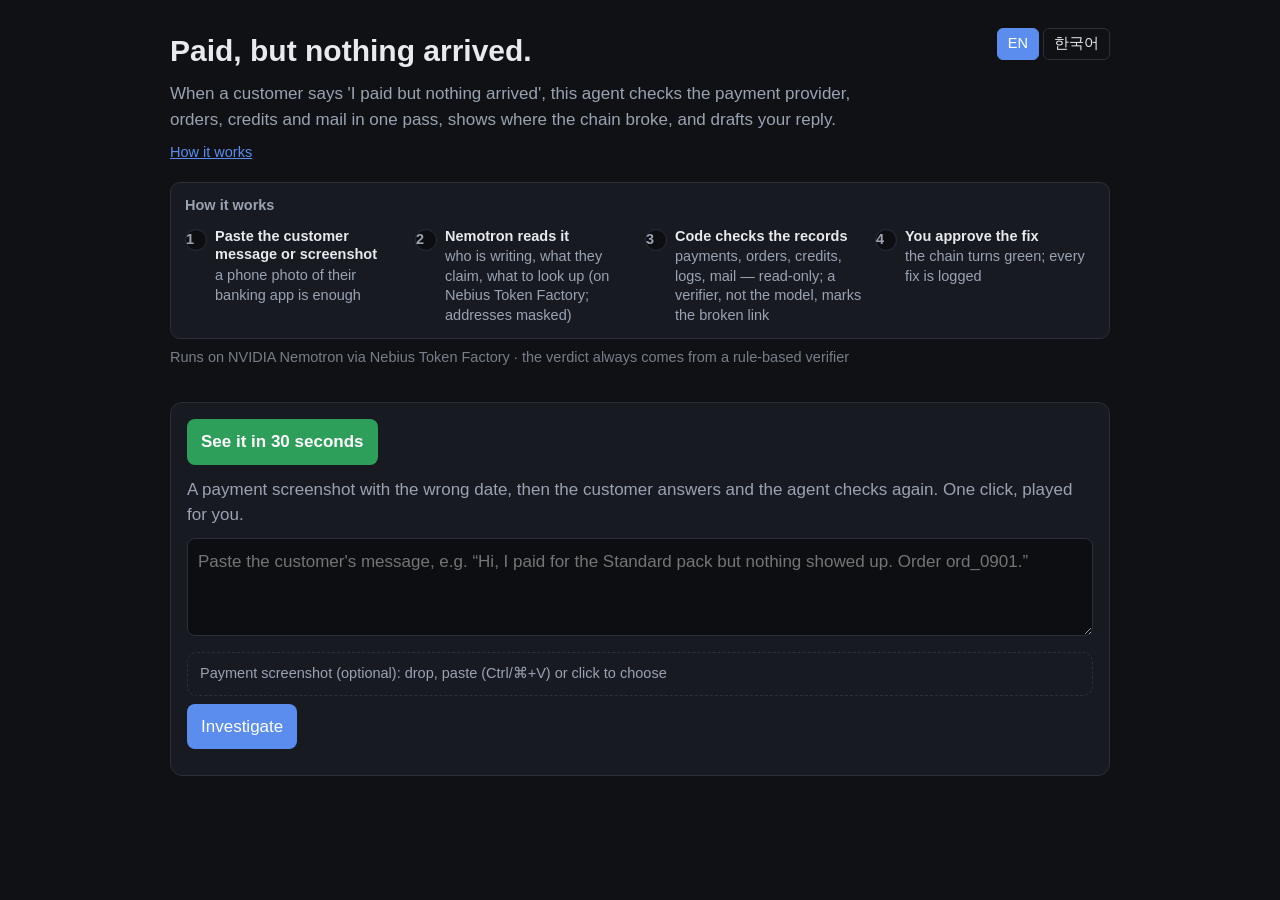
==== commit 53fc120d: "Video v5 (2:50): wrong-date story without claiming an edit, padding under the live badge, -14 LUFS t" ====
--- a/app/index.html
+++ b/app/index.html
@@ -49,6 +49,7 @@
 .how-step b{display:block;font-size:13px;font-weight:600;line-height:1.3}
 .how-step span{display:block;font-size:12px;color:var(--mut);margin-top:2px;line-height:1.35}
 .fix-card{border-color:var(--ok)}.fix-meta{font-size:13px;color:var(--mut);margin:4px 0}.fix-chains{display:grid;grid-template-columns:1fr 1fr;gap:12px;margin-top:10px}@media(max-width:720px){.fix-chains{grid-template-columns:1fr}}
+@media(max-width:1100px){.fix-chains{grid-template-columns:1fr}}
 .fix-chains .panel{border-radius:10px;padding:10px;border:2px solid var(--line)}.fix-chains .panel.before{border-color:var(--bad);background:rgba(255,77,79,.08)}.fix-chains .panel.after{border-color:var(--ok);background:rgba(46,204,113,.08)}
 .fix-chains .panel h3{font-size:13px;margin:0 0 8px;color:var(--mut)}.fix-chains .mini{display:grid;grid-template-columns:repeat(5,1fr);gap:4px}@media(max-width:640px){.fix-chains .mini{grid-template-columns:repeat(2,1fr)}}
 .calls td,.calls th{font-size:12.5px;padding:3px 8px 3px 0;text-align:left;vertical-align:top}.calls{border-collapse:collapse}.banner{border-color:var(--acc);background:rgba(91,141,239,.08)}.res-match{color:var(--ok);font-weight:600}.res-differs{color:var(--bad);font-weight:600}.res-unchecked{color:var(--mut)}.masked{font:12.5px/1.5 ui-monospace,Menlo,monospace;white-space:pre-wrap;background:#0c0e12;border:1px solid var(--line);border-radius:8px;padding:8px 10px;margin:6px 0}.drop{color:#f3c969;font-size:12.5px}.fake{color:#f3c969;font-weight:700}
@@ -70,6 +71,7 @@
 .rows table,.calls td,.calls th,pre,.sql pre,.sqlbox,.masked,.timeline .tool,.fix-chains .mini .link{font-size:14px!important}
 .link{min-height:104px}.link b,.link strong{font-size:16px}
 [style*="font-size:12px"],[style*="font-size:12.5px"],[style*="font-size:13px"]{font-size:14px!important}
+.warnline{font-size:14.5px!important}.drop-zone .x{font-size:14px!important}
 .turn2{border-color:var(--acc);background:rgba(91,141,239,.08)}.turn2 .said{font-size:18px;margin:6px 0}.follow{border-style:dashed}.tour{display:flex;gap:12px;align-items:center;flex-wrap:wrap;margin-bottom:10px}#tour-btn{background:#2e9e5b;font-weight:700}
 @media(max-width:640px){html,body{font-size:16px}h1{font-size:24px}.headline,.verdict{font-size:20px}main,header{padding-left:14px;padding-right:14px}}
 </style></head><body>
@@ -184,7 +186,7 @@
     dropText:'Payment screenshot (optional): drop, paste (Ctrl/⌘+V) or click to choose',
     photoExamples:'Or try a customer\'s screenshot',
     tourBtn:'See it in 30 seconds',
-    tourNote:'An edited payment screenshot, then the customer answers and the agent checks again. One click, played for you.',
+    tourNote:'A payment screenshot with the wrong date, then the customer answers and the agent checks again. One click, played for you.',
     followTitle:'The customer answers',
     followHint:'Paste the customer\'s answer to your reply (and a new screenshot if they sent one). The agent reads it, checks the ledger again and rewrites the reply.',
     followPh:'e.g. Sorry, it was the 19th, not the 20th. I took the screenshot in another app.',
@@ -198,15 +200,18 @@
     replyBefore:'Your first reply',replyNow:'Rewritten reply',
     proofTitle:'What the photo says vs what the ledger says',
     proofH:['','Photo','Ledger (payment provider)',''],
+    proofHF:['','Photo + customer\'s answer','Ledger (payment provider)',''],
     readBy:(rd,m)=>`Read by ${rd}${m?' · '+m:''}`,
     legend:{amount:'amount read',time:'time read',card_last4:'card',other:'other numbers (not used)'},
     boxesFrom:s=>`Boxes: ${s}.`,
     ignored:'Numbers the reader did not take as the payment',
     sentNote:(r,red)=>`Sent to the model: ${r}${red&&red.length?' ('+red.length+' line(s) blurred)':''}.`,
     recordsTitle:'This customer\'s records',
+    otherRecords:'This customer\'s latest order (not matched to the screenshot)',
     followHead:{ledger_match:'The payment the customer now describes is in the ledger.',no_matching_payment:'Still no payment like this in the ledger.',not_paid:'The payment was not completed.',unread:'Still not enough to check.'},
     proofHead:{ledger_match:'The payment on the screenshot is in the ledger.',no_matching_payment:'No payment like this in the ledger: same amount, but not at that time.',not_paid:'The screenshot itself shows the payment was not completed.',unread:'The screenshot could not be read well enough to check.'},
     ledgerWins:'The ledger decides, not the photo.',
+    proofRulesOnly:x=>`Without Nemotron, free on-device OCR + payment-word rules would take ${(x.amount||0).toLocaleString('en-US')}원 as the payment: a different line on the screen.`,
     cost:'Cost',total:'Total',escalated:(why,used)=>`Escalated to the bigger model: ${why} (answer used: ${used}).`,
     readingPhoto:'Reading the screenshot…',
     recorded:(when,prov)=>`Recorded live run on ${prov}, ${when}. Same code; shown instantly so you don\'t wait.`,
@@ -224,8 +229,8 @@
     routedBy:(model,rid)=>'Routed by Meterless Nightshift → '+model+' · receipt '+rid,
     modelLabel:'model',
     howTitle:'How it works',
-    how1:'Paste the customer message',
-    how1d:'their email is enough',
+    how1:'Paste the customer message or screenshot',
+    how1d:'a phone photo of their banking app is enough',
     how2:'Nemotron reads it',
     how2d:'who is writing, what they claim, what to look up (on Nebius Token Factory; addresses masked)',
     how3:'Code checks the records',
@@ -303,7 +308,7 @@
     dropText:'결제 캡처(선택): 끌어 놓기, 붙여넣기(Ctrl/⌘+V), 또는 눌러서 고르기',
     photoExamples:'또는 고객이 보낸 캡처로 해 보기',
     tourBtn:'30초 만에 보기',
-    tourNote:'날짜를 고친 결제 캡처 → 손님의 대답 → 다시 확인. 자동으로 이어서 보여 줍니다.',
+    tourNote:'날짜가 틀린 결제 캡처 → 손님의 대답 → 다시 확인. 한 번 누르면 이어서 보여 줍니다.',
     followTitle:'손님의 답장',
     followHint:'보낸 답장에 손님이 한 대답을 붙여 넣으세요(새 캡처가 있으면 함께). 에이전트가 읽고 장부를 다시 확인한 뒤 답장을 고칩니다.',
     followPh:'예: 죄송해요, 20일이 아니라 19일이었어요. 캡처는 다른 앱에서 했어요.',
@@ -311,21 +316,24 @@
     followBusy:'대답을 읽고 장부를 다시 확인하는 중…',
     turn2:'두 번째 턴: 손님이 답했습니다',
     customerSaid:'손님',
-    readInAnswer:(m)=>m+'가 대답에서 읽은 것',
+    readInAnswer:(m)=>'대답에서 읽은 것 ('+m+')',
     fromAnswer:'이제 찾는 값',
     verdictWas:'이전',verdictNow:'지금',
     replyBefore:'처음 답장',replyNow:'고친 답장',
     proofTitle:'사진이 말하는 것 vs 장부가 말하는 것',
     proofH:['','사진','장부(결제대행사)',''],
+    proofHF:['','사진 + 손님 대답','장부(결제대행사)',''],
     readBy:(rd,m)=>`읽은 쪽: ${rd}${m?' · '+m:''}`,
     legend:{amount:'읽은 금액',time:'읽은 시각',card_last4:'카드',other:'쓰지 않은 숫자'},
     boxesFrom:s=>`표시 상자: ${s}.`,
     ignored:'결제로 보지 않은 숫자',
     sentNote:(r,red)=>`모델에 보낸 사진: ${r}${red&&red.length?' ('+red.length+'줄 흐림 처리)':''}.`,
     recordsTitle:'이 고객의 기록',
+    otherRecords:'이 고객의 최근 주문 (캡처와 맞지 않음)',
     followHead:{ledger_match:'손님이 다시 말한 결제가 장부에 있습니다.',no_matching_payment:'여전히 장부에 그런 결제가 없습니다.',not_paid:'결제가 끝나지 않았습니다.',unread:'아직 확인할 만큼 정보가 없습니다.'},
     proofHead:{ledger_match:'캡처의 결제가 장부에 있습니다.',no_matching_payment:'장부에 이런 결제가 없습니다: 금액은 같지만 그 시각이 아닙니다.',not_paid:'캡처 자체가 결제 미완료를 보여 줍니다.',unread:'캡처를 확인할 만큼 읽지 못했습니다.'},
     ledgerWins:'판정은 사진이 아니라 장부가 합니다.',
+    proofRulesOnly:x=>`Nemotron 없이 무료 기기 OCR + 결제 단어 규칙만 쓰면 ${(x.amount||0).toLocaleString('ko-KR')}원을 결제로 잡습니다: 화면의 다른 줄입니다.`,
     cost:'비용',total:'합계',escalated:(why,used)=>`큰 모델로 다시 읽음: ${why} (쓴 답: ${used}).`,
     readingPhoto:'캡처 읽는 중…',
     recorded:(when,prov)=>`${prov}에서 실제로 돌린 결과를 녹화해 둔 것(${when}). 코드는 같고, 기다리지 않도록 바로 보여 줍니다.`,
@@ -343,8 +351,8 @@
     routedBy:(model,rid)=>'Meterless Nightshift 경유 → '+model+' · receipt '+rid,
     modelLabel:'모델',
     howTitle:'작동 방식',
-    how1:'고객 메시지를 붙여 넣기',
-    how1d:'이메일만 있어도 됩니다',
+    how1:'고객 메시지나 캡처를 붙여 넣기',
+    how1d:'은행 앱 캡처 한 장이면 됩니다',
     how2:'Nemotron이 읽습니다',
     how2d:'누가 썼는지, 무엇을 주장하는지, 무엇을 조회할지 (Nebius Token Factory, 주소는 가림)',
     how3:'코드가 기록을 확인합니다',
@@ -398,7 +406,7 @@
   if(lang!=='ko')return h;
   return HEADLINE_KO[h]||h;
 }
-const TOOL_EN={find_orders:'Orders by',find_payments:'Payments made by',order_for_payment:'Order behind payment',related_orders:'Other orders by',order_journey:'Full history of order'};
+const TOOL_EN={find_orders:'Orders by',find_payments:'Payments made by',order_for_payment:'Order behind',related_orders:'Other orders by',order_journey:'Full history of'};
 function trTool(name){
   if(!name)return name;
   return (lang==='ko'?TOOL_KO:TOOL_EN)[name]||name;
@@ -406,7 +414,7 @@
 function trArgs(a){   // {"email":"EMAIL_2"} -> EMAIL_2 ; {"payment_id":"FROM_PAYMENTS"} -> the payment found above
   if(a==null)return'';if(typeof a==='string')return a;
   const v=Object.values(a).map(x=>({FROM_PAYMENTS:lang==='ko'?'위에서 찾은 결제':'the payment found above',BEST_ORDER:lang==='ko'?'찾은 주문':'the order found'}[x]||x));
-  return v.join(', ');
+  return lang==='ko'?'('+v.join(', ')+')':v.join(', ');
 }
 
 function dedupeCitations(text){
@@ -492,7 +500,9 @@
   const data=be?( /zetaris/i.test(be)?i.dataZetaris:i.dataLocal):'';
   if(!r.ok)return data;
   const parts=[];
+  const used=[...new Set((r.model_calls||[]).filter(c=>c.ok!==false&&c.model).map(c=>prettyModel(c.model)))];
   if(r.limited)parts.push(i.limitedExplain(r.limited));
+  else if(used.length)parts.push(i.answeredBy(used.join(', ')));
   else if(r.llm==='verifier-only')parts.push(i.recheckExplain);
   else if(r.llm==='failed')parts.push(i.failedExplain);
   else if(r.llm==='unreachable')parts.push(i.unreachableExplain);
@@ -614,7 +624,7 @@
   }finally{$('#go').disabled=false;}
 }
 
-const TOUR_FOLLOW='아 죄송해요, 19일 새벽이었어요. 캡처는 다른 앱에서 했어요.';
+const TOUR_FOLLOW='아 죄송해요, 19일 새벽이었어요. 날짜를 잘못 말했네요.';
 const sleep=ms=>new Promise(r=>setTimeout(r,ms));
 async function tour(){
   const e=photoExamples.find(x=>x.id==='d05');if(!e)return;
@@ -705,7 +715,7 @@
   const row=(lab,val)=>val?`<tr><th>${esc(lab)}</th><td>${val}</td></tr>`:'';
   const rows=[row(i.sender,who(g.sender)),row(i.otherPeople,(g.other_people||[]).map(who).join(', ')),row(i.orderNos,esc((g.order_ids||[]).join(', '))),
     row(i.foreignNos,esc((g.foreign_order_ids||[]).join(', '))),row(i.amountSaid,g.amount?esc(Number(g.amount.value).toLocaleString()+' '+g.amount.currency):''),
-    row(i.paidWhen,esc(g.paid_when||'')),row(i.pack,esc(g.pack||'')),row(i.complaint,esc(String(g.complaint||'').replace(/_/g,' '))),row(i.wants,esc((g.wants||[]).join(', ').replace(/_/g,' ')))].join('');
+    row(i.paidWhen,esc(g.paid_when||'')),row(i.pack,esc(g.pack||'')),row(i.complaint,esc(({not_received:'nothing arrived',charged_twice:'charged twice',credited_twice:'credited twice',no_email:'no email',not_sure_paid:'not sure the payment went through',other:'something else'}[g.complaint]||String(g.complaint||'').replace(/_/g,' ')))),row(i.wants,esc((g.wants||[]).join(', ').replace(/_/g,' ')))].join('');
   const plan=(g.plan||[]).map(s=>`<li><span class="tool">${esc(trTool(s.tool))} ${esc(trArgs(s.args))}</span> — ${esc(s.why)}</li>`).join('');
   const drop=(g.dropped||[]).length?`<p class="drop">${esc(i.dropped)} ${esc(g.dropped.map(d=>d.field+': '+(typeof d.value==='string'?d.value:JSON.stringify(d.value))+' ('+d.why+')').join('; '))}</p>`:'';
   return `<div class="card"><h2>${esc(i.intakeTitle)} <span class="tag">${esc(k.model||'')}</span></h2>
@@ -723,7 +733,7 @@
   const usd=v=>v==null?'—':('$'+Number(v).toFixed(5));
   const tot=c.reduce((a,x)=>({ms:a.ms+(x.ms||0),pt:a.pt+(x.prompt_tokens||0),ct:a.ct+(x.completion_tokens||0),usd:a.usd+(x.usd||0)}),{ms:0,pt:0,ct:0,usd:0});
   const rt=(r.intake||{}).routing;
-  const rtNote=rt&&rt.escalated?`<p class="hint">${esc(i.escalated(rt.reason,rt.used))}</p>`:'';
+  const rtNote=rt&&rt.escalated?`<p class="hint">${esc(i.escalated(rt.reason,({intake:lang==='ko'?'처음 읽은 모델':'the first reader',escalate:'Ultra'})[rt.used]||rt.used))}</p>`:'';
   return `<div class="card"><h2>${esc(i.callsTitle)}</h2><div class="rows"><table class="calls"><tr>${i.callsH.map(h=>`<th>${esc(h)}</th>`).join('')}</tr>${c.map(x=>`<tr><td>${esc(i.roles[x.role]||x.role)}</td><td>${esc(x.model||'')}</td><td>${esc(x.provider||'')}</td><td>${x.ok?esc(x.ms+' '+i.ms):'<span class="res-differs">failed '+esc(x.error||'')+'</span>'}</td><td>${esc((x.prompt_tokens??'—')+' / '+(x.completion_tokens??'—'))}</td><td>${esc(usd(x.usd))}</td></tr>`).join('')}<tr><th>${esc(i.total)}</th><td></td><td></td><td>${esc(tot.ms+' '+i.ms)}</td><td>${esc(tot.pt+' / '+tot.ct)}</td><td>${esc(usd(tot.usd))}</td></tr></table></div>${rtNote}${cfg.limits?`<p class="hint">${esc(i.sandbox(cfg.limits.sandbox_minutes))}</p>`:''}</div>`;
 }
 
@@ -742,9 +752,9 @@
   return `<div class="card"><h2>${esc(i.proofTitle)}</h2><div class="proof">
     <div><div class="shot"><img src="${esc(p.image_data_url||'')}" alt="screenshot">${boxes}</div>${legend}${p.highlight_source?`<p class="mut" style="font-size:12px">${esc(i.boxesFrom(p.highlight_source))}</p>`:''}</div>
     <div><p class="verdict ${cls}">${esc(((r.followup?i.followHead:i.proofHead)||{})[p.verdict]||p.headline)}</p><p class="mut" style="margin:0 0 8px">${esc(i.ledgerWins)}</p>
-      <div class="rows"><table class="calls"><tr>${i.proofH.map(h=>`<th>${esc(h)}</th>`).join('')}</tr>${rows}</table></div>
-      ${ign}${drop}${notes}
-      <p class="mut" style="font-size:12px;margin-top:8px">${esc(i.readBy(({'vision model':'the vision model','followup model':'the answer reader'}[rd.reader]||rd.reader||'—'),rd.model?prettyModel(rd.model):''))}${rd.json_mode?' · JSON: '+esc(rd.json_mode):''}${rd.ok===false&&rd.error?' · '+esc(rd.error):''}<br>${esc(i.sentNote(img.redaction||'',img.redacted))}</p></div>
+      <div class="rows"><table class="calls"><tr>${(r.followup?i.proofHF:i.proofH).map(h=>`<th>${esc(h)}</th>`).join('')}</tr>${rows}</table></div>
+      ${p.rules_only&&!p.rules_only.same_as_model&&p.rules_only.amount!=null?`<div class="warnline">${esc(i.proofRulesOnly(p.rules_only))}</div>`:''}${ign}${drop}${notes}
+      <p class="mut" style="font-size:12px;margin-top:8px">${esc(i.readBy(({'vision model':'the vision model','followup model':'the answer reader'}[rd.reader]||rd.reader||'—'),rd.model?prettyModel(rd.model):''))}${rd.ok===false&&rd.error?' · '+esc(rd.error):''}<br>${esc(i.sentNote(img.redaction||'',img.redacted))}</p></div>
   </div></div>`;
 }
 
@@ -775,7 +785,6 @@
   const i=t();
   const f=lastFix;
   return `<div class="card fix-card"><h2>${esc(i.fixedByYou)}</h2>
-    <p class="fix-meta">${esc(i.actionId)}: <b>${esc(f.action_id)}</b></p>
     <p class="prose">${esc(f.detail)}</p>
     <p class="fix-meta">${esc(f.ts)}</p>
     <div class="fix-chains">
@@ -799,6 +808,7 @@
   const rows=Object.entries(r.rows).map(([table,rs])=>rs.length?`<h3 style="margin:10px 0 4px;font-size:14px">${esc(table)} <span class="tag">${esc(rowsLabel(rs.length))}</span></h3><table><tr>${Object.keys(rs[0]).filter(k=>k!=='ref').map(k=>`<th>${esc(k)}</th>`).join('')}</tr>${rs.map(x=>`<tr class="${cited.has(x.ref)?'cited':''}" id="row-${esc(slug(x.ref))}">${Object.entries(x).filter(([k])=>k!=='ref').map(([,v])=>`<td>${esc(v)}</td>`).join('')}</tr>`).join('')}</table>`:'').join('');
   let citeNote=i.citationSkip;
   if(r.citation_check&&r.citation_check.checked)citeNote=r.citation_check.ok?i.citationOk:i.citationFail;
+  const noMatch=!!(r.proof&&!r.followup&&['no_matching_payment','unread'].includes(r.proof.verdict));
   const needsFix=r.broken!=null&&!r.proof_blocks_fix;
   const fixTag=needsFix
     ?`<span class="tag warn">${esc(i.needsApproval)}</span>`
@@ -809,8 +819,8 @@
 
   $('#out').innerHTML=`
   ${renderBanner(r)}${renderTurn2(r)}${renderProof(r)}${renderFixCard()}
-  <div class="card">${r.proof?`<h2>${esc(i.recordsTitle)}</h2>`:''}<div class="headline">${esc(trHeadline(r.headline))}</div><div class="mut">order ${esc(r.order_id)} · ${esc(r.email)}</div>${r.ignored_order?`<div class="warnline">${esc(i.ignoredOrder(r.ignored_order))}</div>`:''}${r.sender_unverified?`<div class="warnline">${esc(i.senderUnverified)}</div>`:''}
-    <div class="chain">${chain}</div></div>
+  ${noMatch?`<details class="card"><summary>${esc(i.otherRecords)}</summary>`:'<div class="card">'}${r.proof&&!noMatch?`<h2>${esc(i.recordsTitle)}</h2>`:''}<div class="headline">${esc(trHeadline(r.headline))}</div><div class="mut">order ${esc(r.order_id)} · ${esc(r.email)}</div>${r.ignored_order?`<div class="warnline">${esc(i.ignoredOrder(r.ignored_order))}</div>`:''}${r.sender_unverified?`<div class="warnline">${esc(i.senderUnverified)}</div>`:''}
+    <div class="chain">${chain}</div>${noMatch?'</details>':'</div>'}
   <div class="two">
     <div class="card"><div class="card-head"><h2>${esc(r.followup?i.replyNow:i.reply)}</h2><button type="button" class="ghost" id="copy-reply">${esc(i.copy)}</button></div>
       ${replyNote}<div class="prose" id="reply-text">${esc(r.customer_reply)}</div>
@@ -820,14 +830,14 @@
       <p id="approve-msg" class="hint" style="margin:8px 0 0" hidden></p></div>
   </div>
   ${renderFollowCard(r)}
-  ${renderClaims(r)}
-  ${renderIntake(r)}
-  ${renderSteps(r.steps)}
+  ${noMatch?'':renderClaims(r)}
+  ${noMatch?'':renderIntake(r)}
+  ${noMatch?'':renderSteps(r.steps)}
   ${renderCalls(r)}
-  <div class="card"><h2>${esc(i.why)}</h2>${renderWhy(r)}${(!r.citation_check||!r.citation_check.checked||r.citation_check.replaced_with_verifier_text)?`<p class="hint">${esc(i.knownPattern)}</p>`:''}
+  ${noMatch?'<div hidden>':''}<div class="card"><h2>${esc(i.why)}</h2>${renderWhy(r)}${(!r.citation_check||!r.citation_check.checked||r.citation_check.replaced_with_verifier_text)?`<p class="hint">${esc(i.knownPattern)}</p>`:''}
     <p class="mut" style="font-size:12px">${esc(citeNote)}</p></div>
   <div class="card two"><div><h2>${esc(i.verified)}</h2><ul>${r.verified.map(v=>`<li>${esc(v)}</li>`).join('')}</ul></div>
-    <div><h2>${esc(i.unverified)}</h2><ul>${r.unverified.map(v=>`<li>${esc(v)}</li>`).join('')||`<li class="mut">—</li>`}</ul></div></div>
+    <div><h2>${esc(i.unverified)}</h2><ul>${r.unverified.map(v=>`<li>${esc(v)}</li>`).join('')||`<li class="mut">—</li>`}</ul></div></div>${noMatch?'</div>':''}
   <details class="card rows" id="evidence"><summary>${esc(i.evidence)}</summary>${(()=>{const q=(r.queries||[]).filter(x=>x.tool==='order_journey').pop();return q?`<p class="hint">${esc(i.oneQuery(sqlSource(r),q.rows))}</p><pre class="sqlbox">${esc(prettySql(q.sql))}</pre>`:'';})()}${rows}</details>
   <details class="card" id="trace"><summary>${esc(i.trace)}</summary><ul>${(r.trace||[]).map(tr=>`<li><b>${esc(tr.step)}</b> — ${esc(tr.detail)} <span class="mut">${esc(tr.ms)} ${esc(i.ms)}</span></li>`).join('')}</ul>${(r.queries||[]).length?`<p class="hint">${esc(i.allSql(sqlSource(r)))}</p><pre class="sqlbox">${esc(r.queries.map(q=>`-- ${q.tool} · ${q.rows} row(s)\n`+prettySql(q.sql)).join('\n\n'))}</pre>`:''}</details>`;
 
